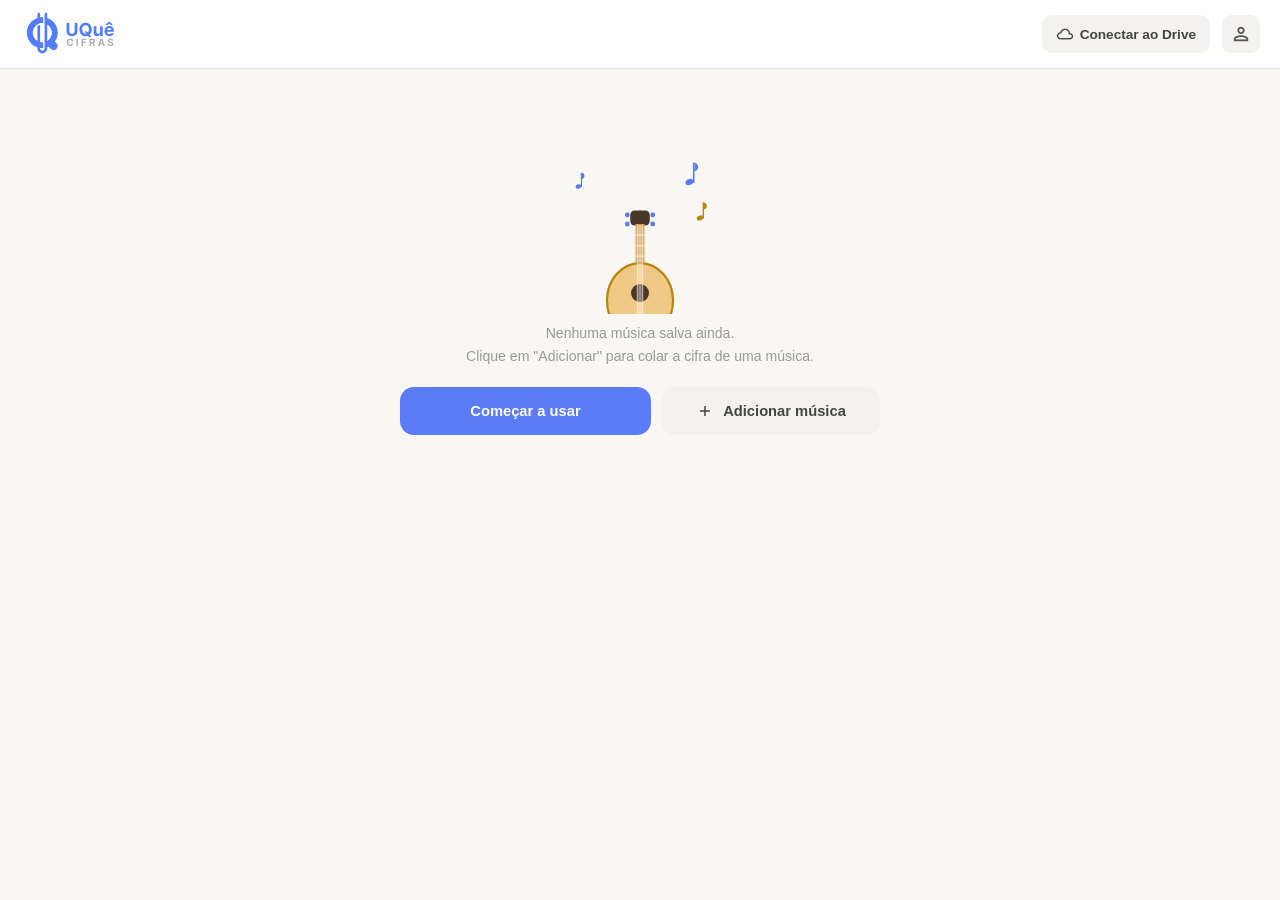
==== index.html @ ef57e0d8 "scripts: move chord finder into profile menu, add real Google Drive sync Frees up header space by tu" ====
<!DOCTYPE html>
<html lang="pt-BR">
<head>
<meta charset="UTF-8">
<meta name="viewport" content="width=device-width, initial-scale=1.0">
<title>Uque</title>
<link rel="icon" type="image/x-icon" href="favicon.ico">
<link rel="icon" type="image/png" sizes="32x32" href="favicon-32x32.png">
<link rel="icon" type="image/png" sizes="16x16" href="favicon-16x16.png">
<link rel="apple-touch-icon" sizes="180x180" href="apple-touch-icon.png">
<link rel="stylesheet" href="style.css?v=122">
<link rel="stylesheet" href="https://fonts.googleapis.com/css2?family=Material+Symbols+Outlined:opsz,wght,FILL,GRAD@20,400,0..1,0" />
<script src="https://accounts.google.com/gsi/client" async defer></script>
</head>
<body>

<!-- ═══ VIEW: Lista ═══════════════════════════════════════════════════════════ -->
<div id="view-lista">
  <header class="site-header">

    <!-- Desktop: logo completa com texto -->
    <svg class="brand-logo brand-logo-desktop" width="110" height="48" viewBox="0 0 55 24" fill="none" xmlns="http://www.w3.org/2000/svg">
      <path d="M12.9482 1.42798C13.3195 1.42798 13.62 1.72862 13.6201 2.09985V4.02075C16.6785 5.04718 18.8827 7.9349 18.8828 11.3391C18.8828 12.9979 18.3571 14.5329 17.4668 15.7913L18.2705 16.5793C19.0654 17.3596 19.077 18.6369 18.2969 19.4319C17.5167 20.2265 16.2402 20.2382 15.4453 19.4583L14.3408 18.3743C14.1065 18.4803 13.8662 18.5749 13.6201 18.6575V19.3108C13.6201 20.6681 12.5203 21.7688 11.1631 21.7688C9.80589 21.7688 8.70605 20.668 8.70605 19.3108V18.6575C5.64767 17.631 3.44336 14.7433 3.44336 11.3391C3.44343 7.93492 5.64767 5.0472 8.70605 4.02075V2.09985C8.70613 1.72862 9.00669 1.42798 9.37793 1.42798C9.74917 1.42798 10.0497 1.72862 10.0498 2.09985V3.69946C10.4133 3.64695 10.785 3.61939 11.1631 3.61938C11.3109 3.61938 11.4578 3.62388 11.6035 3.63208V6.5813C11.4585 6.56804 11.3116 6.56079 11.1631 6.56079C11.1121 6.56079 11.0613 6.56214 11.0107 6.56372L11.0117 6.55688C10.6335 6.47677 9.62183 6.70976 8.70605 7.25317V7.24048C7.31547 8.07593 6.38482 9.5987 6.38477 11.3391C6.38477 13.0795 7.3155 14.6022 8.70605 15.4377V7.98755C9.22844 7.66158 9.66083 7.51475 10.0498 7.44946V15.9856C10.4071 16.0709 10.7796 16.1174 11.1631 16.1174C11.3116 16.1174 11.4584 16.1092 11.6035 16.0959V19.0452C11.4577 19.0534 11.3109 19.0588 11.1631 19.0588C10.785 19.0588 10.4134 19.0303 10.0498 18.9778V19.3108C10.0498 19.9254 10.5485 20.4241 11.1631 20.4241C11.7777 20.4241 12.2764 19.9255 12.2764 19.3108V19.0598H12.2783V3.33032H12.2764V2.09985C12.2764 1.72864 12.577 1.42802 12.9482 1.42798ZM13.6201 15.4377C15.0107 14.6023 15.9414 13.0796 15.9414 11.3391C15.9413 9.59868 15.0107 8.07592 13.6201 7.24048V15.4377Z" fill="#517DFE"/>
      <path d="M27.3204 6.45455H28.7042V10.7053C28.7042 11.1825 28.5902 11.6001 28.3623 11.9581C28.1364 12.3161 27.82 12.5952 27.413 12.7955C27.0061 12.9936 26.532 13.0927 25.9908 13.0927C25.4475 13.0927 24.9723 12.9936 24.5654 12.7955C24.1584 12.5952 23.842 12.3161 23.6162 11.9581C23.3903 11.6001 23.2774 11.1825 23.2774 10.7053V6.45455H24.6613V10.587C24.6613 10.8363 24.7156 11.0579 24.8243 11.2518C24.9351 11.4457 25.0906 11.598 25.2909 11.7088C25.4912 11.8196 25.7245 11.875 25.9908 11.875C26.2593 11.875 26.4926 11.8196 26.6907 11.7088C26.891 11.598 27.0455 11.4457 27.1542 11.2518C27.265 11.0579 27.3204 10.8363 27.3204 10.587V6.45455ZM32.3133 10.7244H33.4895L34.0807 11.4851L34.6624 12.1626L35.7587 13.5369H34.4675L33.7132 12.6101L33.3265 12.0604L32.3133 10.7244ZM35.8577 9.72727C35.8577 10.4411 35.7224 11.0483 35.4518 11.549C35.1834 12.0497 34.8169 12.4322 34.3524 12.6964C33.89 12.9585 33.3702 13.0895 32.7927 13.0895C32.2111 13.0895 31.6891 12.9574 31.2267 12.6932C30.7643 12.429 30.3989 12.0465 30.1305 11.5458C29.862 11.0451 29.7278 10.4389 29.7278 9.72727C29.7278 9.01349 29.862 8.40625 30.1305 7.90554C30.3989 7.40483 30.7643 7.02344 31.2267 6.76136C31.6891 6.49716 32.2111 6.36506 32.7927 6.36506C33.3702 6.36506 33.89 6.49716 34.3524 6.76136C34.8169 7.02344 35.1834 7.40483 35.4518 7.90554C35.7224 8.40625 35.8577 9.01349 35.8577 9.72727ZM34.4547 9.72727C34.4547 9.26491 34.3854 8.875 34.2469 8.55753C34.1106 8.24006 33.9177 7.99929 33.6685 7.83523C33.4192 7.67116 33.1273 7.58913 32.7927 7.58913C32.4582 7.58913 32.1663 7.67116 31.917 7.83523C31.6677 7.99929 31.4739 8.24006 31.3354 8.55753C31.199 8.875 31.1308 9.26491 31.1308 9.72727C31.1308 10.1896 31.199 10.5795 31.3354 10.897C31.4739 11.2145 31.6677 11.4553 31.917 11.6193C32.1663 11.7834 32.4582 11.8654 32.7927 11.8654C33.1273 11.8654 33.4192 11.7834 33.6685 11.6193C33.9177 11.4553 34.1106 11.2145 34.2469 10.897C34.3854 10.5795 34.4547 10.1896 34.4547 9.72727ZM40.0054 10.9098V8.09091H41.3669V13H40.0597V12.1083H40.0086C39.8978 12.396 39.7135 12.6271 39.4557 12.8018C39.2 12.9766 38.8878 13.0639 38.5192 13.0639C38.1911 13.0639 37.9024 12.9893 37.6531 12.8402C37.4038 12.6911 37.2089 12.479 37.0682 12.2042C36.9297 11.9293 36.8594 11.6001 36.8573 11.2166V8.09091H38.2188V10.9737C38.2209 11.2635 38.2987 11.4925 38.4521 11.6609C38.6055 11.8292 38.8111 11.9134 39.0689 11.9134C39.233 11.9134 39.3864 11.8761 39.5292 11.8015C39.6719 11.7248 39.787 11.6119 39.8743 11.4627C39.9638 11.3136 40.0075 11.1293 40.0054 10.9098ZM44.6931 13.0959C44.1882 13.0959 43.7535 12.9936 43.3892 12.7891C43.0269 12.5824 42.7478 12.2905 42.5518 11.9134C42.3558 11.5341 42.2578 11.0856 42.2578 10.5678C42.2578 10.0629 42.3558 9.61967 42.5518 9.23828C42.7478 8.85689 43.0237 8.55966 43.3796 8.34659C43.7375 8.13352 44.1573 8.02699 44.6388 8.02699C44.9627 8.02699 45.2642 8.07919 45.5433 8.18359C45.8245 8.28587 46.0696 8.44034 46.2784 8.64702C46.4893 8.85369 46.6534 9.11364 46.7706 9.42685C46.8877 9.73793 46.9463 10.1023 46.9463 10.5199V10.8938H42.8011V10.0501H45.6647C45.6647 9.85405 45.6221 9.6804 45.5369 9.52912C45.4517 9.37784 45.3334 9.25959 45.1821 9.17436C45.033 9.087 44.8593 9.04332 44.6612 9.04332C44.4545 9.04332 44.2713 9.09126 44.1115 9.18714C43.9538 9.28089 43.8302 9.40767 43.7407 9.56747C43.6512 9.72514 43.6054 9.90092 43.6033 10.0948V10.897C43.6033 11.1399 43.648 11.3498 43.7375 11.5266C43.8291 11.7035 43.9581 11.8398 44.1242 11.9357C44.2904 12.0316 44.4875 12.0795 44.7155 12.0795C44.8668 12.0795 45.0053 12.0582 45.131 12.0156C45.2567 11.973 45.3643 11.9091 45.4538 11.8239C45.5433 11.7386 45.6115 11.6342 45.6583 11.5107L46.9176 11.5938C46.8536 11.8963 46.7226 12.1605 46.5245 12.3864C46.3284 12.6101 46.0749 12.7848 45.7638 12.9105C45.4549 13.0341 45.098 13.0959 44.6931 13.0959ZM45.2492 7.50284L44.6068 6.72301L43.9644 7.50284H42.8043V7.4581L44.0987 6.05185H45.1118L46.4094 7.4581V7.50284H45.2492Z" fill="#517DFE"/>
      <path d="M26.6241 15.6367H25.8464C25.8322 15.5361 25.8032 15.4467 25.7594 15.3686C25.7156 15.2893 25.6594 15.2218 25.5907 15.1662C25.5221 15.1106 25.4428 15.0679 25.3528 15.0384C25.264 15.0088 25.1676 14.994 25.0634 14.994C24.8752 14.994 24.7112 15.0407 24.5716 15.1342C24.4319 15.2266 24.3236 15.3615 24.2466 15.5391C24.1697 15.7154 24.1312 15.9297 24.1312 16.1818C24.1312 16.4411 24.1697 16.6589 24.2466 16.8352C24.3248 17.0116 24.4337 17.1448 24.5733 17.2347C24.713 17.3247 24.8746 17.3697 25.0581 17.3697C25.161 17.3697 25.2563 17.3561 25.3439 17.3288C25.4327 17.3016 25.5114 17.262 25.5801 17.2099C25.6487 17.1566 25.7056 17.0921 25.7505 17.0163C25.7967 16.9406 25.8287 16.8542 25.8464 16.7571L26.6241 16.7607C26.604 16.9276 26.5537 17.0885 26.4732 17.2436C26.3939 17.3975 26.2868 17.5354 26.1518 17.6573C26.0181 17.7781 25.8583 17.8739 25.6724 17.945C25.4877 18.0148 25.2788 18.0497 25.0456 18.0497C24.7213 18.0497 24.4313 17.9763 24.1756 17.8295C23.9211 17.6828 23.7199 17.4703 23.5719 17.1921C23.4251 16.9139 23.3517 16.5772 23.3517 16.1818C23.3517 15.7853 23.4263 15.4479 23.5755 15.1697C23.7246 14.8916 23.927 14.6797 24.1827 14.5341C24.4384 14.3873 24.726 14.3139 25.0456 14.3139C25.2563 14.3139 25.4516 14.3435 25.6316 14.4027C25.8127 14.4619 25.9731 14.5483 26.1127 14.6619C26.2524 14.7744 26.3661 14.9123 26.4537 15.0756C26.5424 15.239 26.5993 15.426 26.6241 15.6367ZM29.0442 14.3636V18H28.2754V14.3636H29.0442ZM30.7768 18V14.3636H33.1845V14.9975H31.5456V15.864H33.0247V16.4979H31.5456V18H30.7768ZM34.8016 18V14.3636H36.2363C36.5109 14.3636 36.7453 14.4128 36.9394 14.511C37.1347 14.6081 37.2833 14.746 37.385 14.9247C37.488 15.1023 37.5395 15.3112 37.5395 15.5515C37.5395 15.793 37.4874 16.0007 37.3833 16.1747C37.2791 16.3475 37.1282 16.4801 36.9305 16.5724C36.734 16.6648 36.4961 16.7109 36.2167 16.7109H35.2561V16.093H36.0924C36.2392 16.093 36.3611 16.0729 36.4582 16.0327C36.5553 15.9924 36.6275 15.9321 36.6748 15.8516C36.7234 15.7711 36.7476 15.671 36.7476 15.5515C36.7476 15.4308 36.7234 15.329 36.6748 15.2461C36.6275 15.1632 36.5547 15.1005 36.4564 15.0579C36.3594 15.0141 36.2368 14.9922 36.0889 14.9922H35.5704V18H34.8016ZM36.7654 16.3452L37.6691 18H36.8204L35.9362 16.3452H36.7654ZM39.8096 18H38.9858L40.2411 14.3636H41.2319L42.4854 18H41.6615L40.7507 15.1946H40.7223L39.8096 18ZM39.7581 16.5707H41.7042V17.1708H39.7581V16.5707ZM45.9127 15.4094C45.8985 15.2662 45.8376 15.1549 45.7298 15.0756C45.6221 14.9963 45.4759 14.9567 45.2913 14.9567C45.1658 14.9567 45.0599 14.9744 44.9735 15.0099C44.887 15.0443 44.8208 15.0922 44.7746 15.1538C44.7296 15.2153 44.7071 15.2852 44.7071 15.3633C44.7048 15.4284 44.7184 15.4852 44.748 15.5337C44.7787 15.5823 44.8208 15.6243 44.874 15.6598C44.9273 15.6941 44.9888 15.7243 45.0587 15.7504C45.1285 15.7752 45.2031 15.7965 45.2824 15.8143L45.6091 15.8924C45.7677 15.9279 45.9133 15.9753 46.0459 16.0344C46.1785 16.0936 46.2933 16.1664 46.3904 16.2528C46.4874 16.3393 46.5626 16.4411 46.6159 16.5582C46.6703 16.6754 46.6981 16.8098 46.6993 16.9613C46.6981 17.1838 46.6413 17.3768 46.5289 17.5401C46.4176 17.7023 46.2566 17.8284 46.0459 17.9183C45.8364 18.0071 45.5837 18.0515 45.2877 18.0515C44.9942 18.0515 44.7385 18.0065 44.5207 17.9165C44.3041 17.8266 44.1348 17.6934 44.0129 17.517C43.8921 17.3395 43.8288 17.1199 43.8229 16.8583H44.5669C44.5751 16.9802 44.6101 17.082 44.6716 17.1637C44.7343 17.2442 44.8178 17.3052 44.922 17.3466C45.0273 17.3868 45.1463 17.407 45.2789 17.407C45.4091 17.407 45.5221 17.388 45.618 17.3501C45.7151 17.3123 45.7902 17.2596 45.8435 17.1921C45.8968 17.1246 45.9234 17.0471 45.9234 16.9595C45.9234 16.8778 45.8991 16.8092 45.8506 16.7536C45.8032 16.6979 45.7334 16.6506 45.6411 16.6115C45.5499 16.5724 45.4381 16.5369 45.3055 16.505L44.9095 16.4055C44.603 16.331 44.3609 16.2144 44.1833 16.0558C44.0058 15.8971 43.9176 15.6835 43.9188 15.4148C43.9176 15.1946 43.9762 15.0022 44.0945 14.8377C44.2141 14.6732 44.378 14.5447 44.5864 14.4524C44.7947 14.3601 45.0315 14.3139 45.2966 14.3139C45.5665 14.3139 45.8021 14.3601 46.0033 14.4524C46.2057 14.5447 46.3631 14.6732 46.4756 14.8377C46.588 15.0022 46.646 15.1928 46.6496 15.4094H45.9127Z" fill="#ACACBC"/>
    </svg>

    <!-- Mobile: só o ícone -->
    <svg class="brand-logo brand-logo-mobile" width="28" height="28" viewBox="0 0 96 96" fill="none" xmlns="http://www.w3.org/2000/svg">
      <path d="M54.6387 10.1797C56.0194 10.1797 57.1387 11.3 57.1387 12.6807V19.8164C68.5125 23.6333 76.707 34.3787 76.707 47.0381C76.7069 53.2064 74.7601 58.9193 71.4492 63.5986L74.4307 66.5244C77.3864 69.4257 77.4313 74.1747 74.5303 77.1309C71.6291 80.0865 66.881 80.1309 63.9248 77.2305L59.8232 73.2041C58.9509 73.5989 58.0549 73.9503 57.1387 74.2578V76.6816C57.1384 81.7286 53.047 85.8203 48 85.8203C42.953 85.8203 38.8616 81.7286 38.8613 76.6816V74.2578C27.4878 70.4409 19.2932 59.6971 19.293 47.0381C19.293 34.3787 27.4875 23.6333 38.8613 19.8164V12.6807C38.8613 11.3 39.9806 10.1797 41.3613 10.1797C42.742 10.1797 43.8613 11.3 43.8613 12.6807V18.6279C45.2128 18.4328 46.5945 18.3311 48 18.3311C48.5533 18.3311 49.1029 18.347 49.6484 18.3779V29.3447C49.1056 29.2948 48.5558 29.2686 48 29.2686C47.8118 29.2686 47.6243 29.2715 47.4375 29.2773L47.4404 29.252C46.0331 28.9539 42.2682 29.8227 38.8613 31.8457V31.7959C33.6906 34.9029 30.2305 40.5664 30.2305 47.0381C30.2306 53.5094 33.6909 59.1714 38.8613 62.2783V34.5723C40.8045 33.359 42.4145 32.8146 43.8613 32.5713V64.3213C45.1894 64.6381 46.5749 64.8076 48 64.8076C48.5559 64.8076 49.1056 64.7794 49.6484 64.7295V75.6963C49.1029 75.7272 48.5533 75.7451 48 75.7451C46.5945 75.7451 45.2128 75.6415 43.8613 75.4463V76.6816C43.8616 78.9671 45.7144 80.8203 48 80.8203C50.2856 80.8203 52.1384 78.9671 52.1387 76.6816V75.7451H52.1582V17.2539H52.1387V12.6807C52.1387 11.3 53.258 10.1797 54.6387 10.1797ZM57.1387 62.2783C62.3091 59.1714 65.7694 53.5094 65.7695 47.0381C65.7695 40.5664 62.3094 34.9029 57.1387 31.7959V62.2783Z" fill="#517DFE"/>
    </svg>

    <div id="drive-sync-area" class="drive-sync-area"></div>

    <div class="menu-wrap">
      <button class="icon-btn" onclick="toggleMusicasMenu(event)" title="Mais opções">
        <span class="material-symbols-outlined">person</span>
      </button>
      <div id="musicas-menu" class="dropdown-menu hidden">
        <button onclick="abrirBuscarAcordeModal()"><span class="material-symbols-outlined">library_music</span> Buscar acorde</button>
        <button id="btn-modo-novato" onclick="abrirAprendizModal()"><span class="material-symbols-outlined">school</span> Modo Aprendiz</button>
        <hr style="border:none;border-top:1px solid #eee;margin:4px 0">
        <button onclick="exportarBackup()"><span class="material-symbols-outlined">download</span> Exportar backup (.json)</button>
        <button onclick="abrirSeletorImportacao()"><span class="material-symbols-outlined">upload</span> Importar backup (.json)</button>
        <button id="btn-desconectar-drive" class="hidden" onclick="abrirDesconectarDriveModal()"><span class="material-symbols-outlined">link_off</span> Desconectar do Google Drive</button>
        <hr style="border:none;border-top:1px solid #eee;margin:4px 0">
        <button class="dropdown-menu-btn-danger" onclick="abrirExcluirTudoModal()"><span class="material-symbols-outlined">delete_forever</span> Excluir tudo</button>
      </div>
    </div>
  </header>

  <div id="tab-musicas" class="tab-panel">
    <input type="file" id="backup-file-input" accept="application/json" style="display:none" onchange="importarBackupArquivo(this)">
    <div id="musicas-lista"></div>
    <div class="musicas-add-wrap-mobile">
      <button class="musicas-add-bottom" onclick="toggleAdicionarMenu(event, 'adicionar-menu-mobile')">
        <span class="material-symbols-outlined">add</span> Adicionar música
      </button>
      <div id="adicionar-menu-mobile" class="dropdown-menu musicas-add-menu musicas-add-menu-mobile hidden">
        <button onclick="abrirAdicionarMusicaModal()"><span class="material-symbols-outlined">content_paste</span> Colar cifra</button>
        <button onclick="abrirSeletorImportacao()"><span class="material-symbols-outlined">upload</span> Importar arquivo de músicas</button>
        <button onclick="abrirImportarSpotify()"><span class="material-symbols-outlined">library_music</span> Importar playlist</button>
        <button onclick="abrirPesquisarMusica()"><span class="material-symbols-outlined">search</span> Pesquisar uma música</button>
      </div>
    </div>
  </div>

</div><!-- /#view-lista -->

<!-- ═══ VIEW: Música ══════════════════════════════════════════════════════════ -->
<div id="view-musica" class="hidden">
  <header id="musica-page-header" class="musica-page-header"></header>
  <div id="musica-page-body" class="musica-page-body"></div>
</div>

<!-- ═══ MODAIS ════════════════════════════════════════════════════════════════ -->

<div id="buscar-acorde-modal" class="modal-overlay hidden" onclick="if(event.target===this) fecharBuscarAcordeModal()">
  <div class="modal-content">
    <div class="modal-header">
      <h2><span class="material-symbols-outlined">library_music</span> Buscar acorde</h2>
      <button class="modal-close" onclick="fecharBuscarAcordeModal()"><span class="material-symbols-outlined">close</span></button>
    </div>
    <div class="fav-modal-body">
      <div class="input-row">
        <input type="text" id="query" placeholder="Ex: Am7  ou  G, C, D  ou  A,C,E?" />
        <button class="icon-btn input-row-btn" onclick="run()" title="Buscar">
          <span class="material-symbols-outlined">search</span>
        </button>
        <button class="icon-btn input-row-btn" onclick="toggleFavoritosPanel()" title="Meus Acordes">
          <span class="material-symbols-outlined">kid_star</span>
        </button>
      </div>
      <div class="examples">
        Exemplos:
        <span onclick="setAndRun('Am7')">Am7</span>
        <span onclick="setAndRun('Cmaj7')">Cmaj7</span>
        <span onclick="setAndRun('G7')">G7</span>
        <span onclick="setAndRun('F')">F</span>
        <span onclick="setAndRun('Bm')">Bm</span>
        <span onclick="setAndRun('G, C, D')">G, C, D</span>
        <span onclick="setAndRun('A, C, E?')">A, C, E?</span>
      </div>
      <div id="results"></div>
    </div>
  </div>
</div>

<div id="drive-encontrado-modal" class="modal-overlay modal-overlay-center hidden" onclick="if(event.target===this) fecharDriveEncontradoModal()">
  <div class="modal-content modal-content-small">
    <div class="modal-header">
      <h2><span class="material-symbols-outlined">cloud_download</span> Backup encontrado no Drive</h2>
      <button class="modal-close" onclick="fecharDriveEncontradoModal()"><span class="material-symbols-outlined">close</span></button>
    </div>
    <div class="fav-modal-body">
      <p class="excluir-tudo-texto">Encontramos um backup salvo no seu Google Drive. Quer trazer essas músicas para este aparelho agora?</p>
      <div class="excluir-tudo-acoes">
        <button class="nav-btn nav-btn-primary" onclick="fecharDriveEncontradoModal(); atualizarDoDrive();">Atualizar agora</button>
        <button class="nav-btn" onclick="fecharDriveEncontradoModal()">Agora não</button>
      </div>
    </div>
  </div>
</div>

<div id="drive-desconectar-modal" class="modal-overlay modal-overlay-center hidden" onclick="if(event.target===this) fecharDesconectarDriveModal()">
  <div class="modal-content modal-content-small">
    <div class="modal-header">
      <h2><span class="material-symbols-outlined">link_off</span> Desconectar do Google Drive</h2>
      <button class="modal-close" onclick="fecharDesconectarDriveModal()"><span class="material-symbols-outlined">close</span></button>
    </div>
    <div class="fav-modal-body">
      <p class="excluir-tudo-texto">Sua biblioteca continua salva neste aparelho normalmente. Você só deixa de sincronizar automaticamente com o Drive — para reconectar depois, é só entrar com sua conta de novo.</p>
      <div class="excluir-tudo-acoes">
        <button class="nav-btn nav-btn-danger" onclick="confirmarDesconectarDrive()">Desconectar</button>
        <button class="nav-btn" onclick="fecharDesconectarDriveModal()">Cancelar</button>
      </div>
    </div>
  </div>
</div>

<div id="favoritos-modal" class="modal-overlay hidden" onclick="if(event.target===this) fecharFavoritosModal()">
  <div class="modal-content">
    <div class="modal-header">
      <h2><span class="material-symbols-outlined" style="font-variation-settings:'FILL' 1;">kid_star</span> Meus Acordes</h2>
      <button class="modal-close" onclick="fecharFavoritosModal()"><span class="material-symbols-outlined">close</span></button>
    </div>
    <div id="favoritos" class="fav-modal-body"></div>
  </div>
</div>

<div id="musica-add-modal" class="modal-overlay hidden" onclick="if(event.target===this) fecharAdicionarMusicaModal()">
  <div class="modal-content">
    <div class="modal-header">
      <h2><span class="material-symbols-outlined">add</span> Adicionar música</h2>
      <button class="modal-close" onclick="fecharAdicionarMusicaModal()"><span class="material-symbols-outlined">close</span></button>
    </div>
    <div class="fav-modal-body">
      <p class="musica-add-hint">Cole abaixo o texto com nome da música, artista, tom e cifra (no formato do CifraClub, por exemplo). Pode colar várias músicas de uma vez, uma após a outra.</p>
      <textarea id="musica-add-texto" class="musica-add-textarea" placeholder="Cole aqui o texto da música (ou várias)..."></textarea>
      <button onclick="salvarNovaMusica()">Salvar música(s)</button>
    </div>
  </div>
</div>

<div id="acorde-modal" class="modal-overlay modal-overlay-top modal-overlay-center hidden" onclick="if(event.target===this) fecharAcordeModal()">
  <div class="modal-content modal-content-small">
    <div class="modal-header">
      <h2 id="acorde-modal-titulo"></h2>
      <button class="modal-close" onclick="fecharAcordeModal()"><span class="material-symbols-outlined">close</span></button>
    </div>
    <div id="acorde-modal-body" class="fav-modal-body"></div>
  </div>
</div>

<div id="aprendiz-modal" class="modal-overlay modal-overlay-center hidden" onclick="if(event.target===this) fecharAprendizModal()">
  <div class="modal-content modal-content-small">
    <div class="modal-header">
      <h2><span class="material-symbols-outlined">school</span> Modo Aprendiz</h2>
      <button class="modal-close" onclick="fecharAprendizModal()"><span class="material-symbols-outlined">close</span></button>
    </div>
    <div id="aprendiz-modal-body" class="fav-modal-body"></div>
  </div>
</div>

<div id="genero-modal" class="modal-overlay modal-overlay-center hidden" onclick="if(event.target===this) fecharModalGenero()">
  <div class="modal-content genero-modal-content">
    <div class="modal-header">
      <h2><span class="material-symbols-outlined">label</span> Editar gênero</h2>
      <button class="modal-close" onclick="fecharModalGenero()"><span class="material-symbols-outlined">close</span></button>
    </div>
    <div id="genero-modal-body" class="genero-modal-body"></div>
  </div>
</div>

<div id="excluir-tudo-modal" class="modal-overlay modal-overlay-center hidden" onclick="if(event.target===this) fecharExcluirTudoModal()">
  <div class="modal-content modal-content-small">
    <div class="modal-header">
      <h2><span class="material-symbols-outlined">delete_forever</span> Excluir tudo</h2>
      <button class="modal-close" onclick="fecharExcluirTudoModal()"><span class="material-symbols-outlined">close</span></button>
    </div>
    <div class="fav-modal-body">
      <p id="excluir-tudo-modal-texto" class="excluir-tudo-texto"></p>
      <div class="excluir-tudo-acoes">
        <button class="nav-btn nav-btn-primary" onclick="excluirTudoComBackup()">Excluir e baixar backup</button>
        <button class="nav-btn nav-btn-danger" onclick="excluirTudoSemBackup()">Excluir tudo</button>
        <button class="nav-btn" onclick="fecharExcluirTudoModal()">Cancelar</button>
      </div>
    </div>
  </div>
</div>

<div id="onboarding-modal" class="modal-overlay modal-overlay-center onboarding-overlay hidden">
  <div class="modal-content modal-content-small onboarding-content">
    <div class="onboarding-topo">
      <button class="icon-btn onboarding-voltar" id="onboarding-btn-voltar" onclick="onboardingVoltar()" title="Voltar">
        <span class="material-symbols-outlined">arrow_back</span>
      </button>
      <div class="onboarding-dots" id="onboarding-dots"></div>
      <button class="icon-btn onboarding-fechar" onclick="fecharOnboarding()" title="Fechar">
        <span class="material-symbols-outlined">close</span>
      </button>
    </div>
    <div class="onboarding-passos" id="onboarding-passos"></div>
  </div>
</div>

<!-- ═══ SHEETS MOBILE ═══════════════════════════════════════════════════════ -->

<!-- Sheet: Ordenação -->
<div id="ordenacao-sheet-overlay" class="sheet-overlay hidden" onclick="fecharOrdenacaoSheet()">
  <div class="sheet" onclick="event.stopPropagation()">
    <div class="sheet-header">
      <span class="sheet-title">Ordenar por</span>
      <button class="sheet-close-btn" onclick="fecharOrdenacaoSheet()"><span class="material-symbols-outlined">close</span></button>
    </div>
    <div class="sheet-body" id="ordenacao-sheet-body"></div>
  </div>
</div>

<!-- Sheet: Artistas -->
<div id="artista-sheet-overlay" class="sheet-overlay hidden" onclick="fecharArtistaSheet()">
  <div class="sheet" onclick="event.stopPropagation()">
    <div class="sheet-header">
      <span class="sheet-title">Artistas</span>
      <div class="sheet-header-actions">
        <button class="sheet-clear-all-btn" onclick="selecionarArtistaSheet('todos')">
          <span class="material-symbols-outlined">clear_all</span>
          <span class="sheet-action-label">Limpar</span>
        </button>
        <button class="sheet-close-btn" onclick="fecharArtistaSheet()"><span class="material-symbols-outlined">close</span></button>
      </div>
    </div>
    <div class="sheet-body" id="artista-sheet-body"></div>
  </div>
</div>

<div id="genero-sheet-overlay" class="sheet-overlay hidden" onclick="fecharGeneroSheet()">
  <div class="sheet" onclick="event.stopPropagation()">
    <div class="sheet-header">
      <span class="sheet-title">Gênero</span>
      <button class="sheet-close-btn" onclick="fecharGeneroSheet()"><span class="material-symbols-outlined">close</span></button>
    </div>
    <div class="sheet-body" id="genero-sheet-body"></div>
  </div>
</div>

<!-- Sheet: Filtrar por Avaliação -->
<div id="avaliacao-filtro-sheet-overlay" class="sheet-overlay hidden" onclick="fecharAvaliacaoFiltroSheet()">
  <div class="sheet" onclick="event.stopPropagation()">
    <div class="sheet-header">
      <span class="sheet-title">Filtrar por: Avaliação</span>
      <div class="sheet-header-actions">
        <button class="sheet-clear-all-btn" onclick="limparAvaliacaoFiltroTudo()">
          <span class="material-symbols-outlined">clear_all</span>
          <span class="sheet-action-label">Limpar tudo</span>
        </button>
        <button class="sheet-action-btn" onclick="aplicarAvaliacaoFiltro()">
          <span class="material-symbols-outlined">check</span>
          <span class="sheet-action-label">Aplicar</span>
        </button>
        <button class="sheet-close-btn" onclick="fecharAvaliacaoFiltroSheet()"><span class="material-symbols-outlined">close</span></button>
      </div>
    </div>
    <div class="sheet-body" id="avaliacao-filtro-sheet-body"></div>
  </div>
</div>

<div id="nota-sheet-overlay" class="sheet-overlay hidden" onclick="fecharNotaSheet()">
  <div class="sheet nota-sheet" onclick="event.stopPropagation()">
    <div class="sheet-header">
      <span class="sheet-title" id="nota-sheet-title">Acorde</span>
      <button class="icon-btn nota-sheet-pin-btn" id="nota-sheet-pin-btn" onclick="toggleNotaSheetPin()" title="Fixar na lista">
        <span class="material-symbols-outlined">push_pin</span>
      </button>
      <button class="sheet-close-btn" onclick="fecharNotaSheet()"><span class="material-symbols-outlined">close</span></button>
    </div>
    <div class="nota-sheet-section-label">Substituir por</div>
    <div class="nota-sheet-trocar-row">
      <input id="nota-sheet-input" class="nota-sheet-input" type="text" autocomplete="off" autocorrect="off" spellcheck="false" placeholder="Ex: Am7" oninput="notaSheetInputChange()">
      <button class="nota-sheet-confirmar" id="nota-sheet-confirmar" onclick="confirmarTrocaAcorde()" disabled>Substituir</button>
    </div>
    <label class="nota-sheet-todos-row">
      <input type="checkbox" id="nota-sheet-todos-cb" checked>
      <span id="nota-sheet-todos-label">Substituir todos da música</span>
    </label>
    <div class="nota-sheet-divider">
      <span>Opções de diagrama</span>
    </div>
    <div class="nota-sheet-voicings" id="nota-sheet-voicings"></div>
  </div>
</div>

<div id="correcao-sheet-overlay" class="sheet-overlay hidden" onclick="fecharCorrecaoPainel()">
  <div class="sheet correcao-sheet" onclick="event.stopPropagation()">
    <div class="sheet-header">
      <span class="sheet-title">Corrigir acorde</span>
      <button class="sheet-close-btn" onclick="fecharCorrecaoPainel()"><span class="material-symbols-outlined">close</span></button>
    </div>
    <div class="nota-sheet-section-label">Substituir por</div>
    <div class="correcao-sheet-input-row">
      <input id="correcao-sheet-input" class="nota-sheet-input" type="text" autocomplete="off" autocorrect="off" spellcheck="false" placeholder="Ex: Am7, C#m, G7…" oninput="_validarCorrecaoSheetInput(this)">
    </div>
    <label class="nota-sheet-todos-row" id="correcao-sheet-todos-row">
      <input type="checkbox" id="correcao-sheet-todos-cb" checked>
      <span id="correcao-sheet-todos-label">Buscar e aplicar em todos da música</span>
    </label>
    <button class="correcao-sheet-confirmar-full" id="correcao-sheet-confirmar" onclick="substituirCorrecaoToken()">Substituir</button>
    <button class="correcao-sheet-nao-acorde-btn" id="correcao-sheet-nao-acorde-btn" onclick="naoEAcordeToken()">
      <span class="material-symbols-outlined">label_off</span> Não é um acorde
    </button>
  </div>
</div>

<script src="js/notas.js?v=37"></script>
<script src="js/candidatos.js?v=37"></script>
<script src="js/acordes.js?v=37"></script>
<script src="js/diagrama.js?v=53"></script>
<script src="js/favoritos.js?v=37"></script>
<script src="js/musicas.js?v=68"></script>
<script src="js/drive.js?v=4"></script>
<script src="js/ui.js?v=37"></script>
<script src="js/musicas-ui.js?v=127"></script>
<script src="js/app.js?v=51"></script>
</body>
</html>
---- style.css ----
:root { color-scheme: light; }
* { box-sizing: border-box; margin: 0; padding: 0; }
body {
  font-family: -apple-system, BlinkMacSystemFont, "Segoe UI", sans-serif;
  background: #f8f7f4;
  color: #1a1a1a;
  min-height: 100vh;
  /* sem padding — cada view gerencia o próprio espaçamento */
}

.material-symbols-outlined {
  font-variation-settings: 'FILL' 0, 'wght' 400, 'GRAD' 0, 'opsz' 20;
  font-size: 20px;
  vertical-align: middle;
  user-select: none;
}

/* ── VIEW: Lista ─────────────────────────────────────────────────────────── */
#view-lista {
  padding: 0 16px 16px;
}
#view-lista.hidden { display: none; }

/* ── VIEW: Música (page-level — não é overlay) ───────────────────────────── */
#view-musica {
  display: flex;
  flex-direction: column;
  height: 100vh;
  overflow: hidden;
  background: #f8f7f4;
}
#view-musica.hidden { display: none; }

/* ── Header da view de música ─────────────────────────────────────────────── */
.musica-page-header {
  flex: 0 0 auto;
  position: relative;
  display: flex;
  align-items: center;
  justify-content: space-between;
  gap: 8px;
  padding: 12px 16px;
  background: #fff;
  border-bottom: 1px solid #eee;
}
.musica-view-nav {
  position: absolute;
  left: 50%;
  top: 50%;
  transform: translate(-50%, -50%);
  display: flex;
  align-items: center;
  justify-content: center;
  gap: 8px;
  min-width: 0;
  max-width: calc(100% - 260px);
}
@media (max-width: 860px) {
  .musica-view-nav { max-width: calc(100% - 120px); }
}
.musica-view-titulo-wrap {
  min-width: 0;
  text-align: center;
  overflow: hidden;
}
.musica-titulo {
  font-size: 1.1rem;
  font-weight: 800;
  color: #111;
  line-height: 1.2;
  white-space: nowrap;
  overflow: hidden;
  text-overflow: ellipsis;
}
.musica-artista {
  font-size: 0.82rem;
  color: #888;
  margin-top: 2px;
  white-space: nowrap;
  overflow: hidden;
  text-overflow: ellipsis;
}
.musica-page-header-actions {
  display: flex;
  align-items: center;
  gap: 8px;
}
/* Botões que só aparecem no desktop */
.musica-desktop-btn { display: none; }
@media (min-width: 861px) {
  .musica-desktop-btn { display: inline-flex; }
}
/* Chevrons de navegação: só no desktop */
.musica-nav-chevron { display: none; }
@media (min-width: 861px) {
  .musica-nav-chevron { display: flex; }
  .musica-mobile-menu-wrap { display: none !important; }
}
/* Chevrons sem fundo, cor azul */
.musica-nav-chevron.icon-btn {
  background: none !important;
  color: #5b7cf6 !important;
  width: auto;
  padding: 0 6px;
}
.musica-nav-chevron.icon-btn:hover { background: none !important; }
/* Mobile: menu ⋮ */
.musica-mobile-menu-wrap { display: block; }
.musica-mobile-menu-btn { display: flex; }

/* ── Body da view de música ───────────────────────────────────────────────── */
.musica-page-body {
  flex: 1 1 0;
  min-height: 0;
  display: flex;
  flex-direction: column;
  overflow: hidden;
}

/* ── Toolbar (tom + controles) ───────────────────────────────────────────── */
.musica-toolbar {
  flex: 0 0 auto;
  display: flex;
  align-items: center;
  justify-content: space-between;
  gap: 12px;
  padding: 10px 16px 8px;
}
.musica-toolbar-left {
  display: flex;
  align-items: center;
  gap: 8px;
  flex-shrink: 0;
}
.musica-toolbar-right {
  display: flex;
  align-items: center;
  gap: 8px;
  flex-shrink: 0;
}
.fonte-wrap { position: relative; }
.musica-fonte-badge {
  display: flex;
  align-items: center;
  gap: 6px;
  background: #f3f2ee;
  color: #444;
  border: none;
  border-radius: 10px;
  height: 38px;
  padding: 0 14px;
  font-size: 0.85rem;
  font-weight: 600;
  font-family: inherit;
  cursor: pointer;
  white-space: nowrap;
}
.musica-fonte-badge:hover { background: #e8e6e0; }
.musica-fonte-badge.avaliar-completa { background: #5b7cf6; color: #fff; }
.musica-fonte-badge.avaliar-completa:hover { background: #4a6be8; }
.fonte-size-input {
  width: 44px;
  text-align: center;
  font-size: 15px;
  font-weight: 600;
  border: 1.5px solid #e5e5e5;
  border-radius: 6px;
  padding: 3px 4px;
  -moz-appearance: textfield;
}
.fonte-size-input::-webkit-inner-spin-button,
.fonte-size-input::-webkit-outer-spin-button { -webkit-appearance: none; }
/* Botão "Acordes" (toggle do painel mobile): escondido no desktop */
.musica-acordes-toggle { display: inline-flex; }
@media (min-width: 861px) {
  .musica-acordes-toggle { display: none; }
}
/* Toolbar compacta no mobile: esconde rótulos de texto */
@media (max-width: 600px) {
  .toolbar-btn-label { display: none; }
  .tom-badge-prefix { display: none; }
  .tom-badge-offset { display: none; }
  .autoscroll-start-label { display: none; }
  /* Contagem regressiva da autorrolagem: fica visível mesmo com a toolbar compacta */
  .autoscroll-start-btn.contagem .autoscroll-start-label { display: inline; }
}

/* ── Área de conteúdo: cifra + coluna de acordes ────────────────────────── */
.musica-conteudo {
  flex: 1 1 0;
  min-height: 0;
  display: flex;
  gap: 24px;
  overflow: hidden;
  padding: 0 16px;
}

/* ── Cifra (pre) ─────────────────────────────────────────────────────────── */
.musica-cifra {
  flex: 1 1 0;
  min-height: 0;
  overflow-y: auto;
  overflow-x: hidden;
  font-size: 0.82rem;
  /* estilo de caixa no desktop */
  background: #fafaf8;
  border: 1px solid #eee;
  border-radius: 12px;
  padding: 18px;
}
.musica-cifra-texto {
  white-space: pre-wrap;
  word-break: break-word;
  font-family: ui-monospace, "SF Mono", Menlo, monospace;
  font-size: inherit;
  line-height: 1.7;
  color: #333;
  margin: 0;
}

/* ── Gênero inline (ao fim da cifra) ─────────────────────────────────────── */
.musica-genero-inline {
  margin-top: 28px;
  max-width: 440px;
  display: flex;
  align-items: center;
  gap: 12px;
}
.genero-inline-btn {
  display: flex;
  align-items: center;
  gap: 6px;
  background: #f7f8ff;
  border: 1.5px solid #e8eafe;
  border-radius: 20px;
  padding: 6px 14px;
  font-size: 0.85rem;
  font-weight: 600;
  font-family: inherit;
  color: #3a3a5c;
  cursor: pointer;
  transition: background 0.1s, border-color 0.1s;
}
.genero-inline-btn:hover { background: #eceeff; border-color: #d6dafe; }
.genero-inline-btn .material-symbols-outlined { font-size: 16px; }
.genero-inline-chevron { opacity: 0.5; font-size: 14px !important; }

/* ── Avaliação inline (ao fim da cifra) ──────────────────────────────────── */
.musica-avaliacao-inline {
  margin-top: 28px;
  max-width: 440px;
  padding: 20px;
  background: #fff;
  border: 1px solid #eee;
  border-radius: 14px;
  font-size: 1rem;
}
.avaliacao-inline-titulo { font-size: 1.05rem; font-weight: 700; color: #111; }
.avaliacao-inline-subtitulo { font-size: 0.82rem; color: #888; margin-top: 2px; margin-bottom: 18px; }
.avaliacao-inline-categorias { display: flex; flex-direction: column; }

/* ── Coluna de acordes (desktop) ─────────────────────────────────────────── */
.musica-acordes {
  position: relative;
  flex: 0 1 420px;   /* pode encolher — resolve o overflow em telas médias */
  min-width: 200px;
  height: 100%;
  overflow-y: auto;
  padding-bottom: 4px;
  padding-left: 16px;
}
.resize-handle {
  position: absolute;
  left: 0; top: 0; bottom: 0;
  width: 16px;
  cursor: ew-resize;
  display: flex;
  align-items: center;
  justify-content: center;
  touch-action: none;
}
.resize-handle::after {
  content: '';
  width: 4px;
  height: 40px;
  border-radius: 2px;
  background: #ddd;
  transition: background 0.15s;
}
.resize-handle:hover::after { background: #5b7cf6; }
.musica-acordes-titulo {
  font-size: 0.72rem;
  font-weight: 700;
  color: #888;
  text-transform: uppercase;
  letter-spacing: 0.04em;
  margin-bottom: 10px;
}
.musica-acordes-grid {
  display: grid;
  grid-template-columns: repeat(auto-fill, minmax(140px, 1fr));
  gap: 8px;
}

/* ── Barra de autorrolagem: fica em fluxo normal, empurrando a cifra pra baixo
   (não sobrepõe o texto), igual em mobile, desktop e tela cheia ──────────── */
.autoscroll-bar-top {
  display: flex;
  flex: 0 0 auto;
  align-items: center;
  gap: 6px;
  background: #f3f2ee;
  padding: 6px 16px;
  border-bottom: 1px solid #e5e5e5;
}
.autoscroll-bar-top .autoscroll-speed { flex: 1; max-width: 160px; accent-color: #5b7cf6; }

.autoscroll-wrap { position: relative; }
.autoscroll-speed-icon { font-size: 18px !important; color: #888; }
.autoscroll-start-btn { white-space: nowrap; }
.autoscroll-start-btn.contagem {
  background: #fff8ec;
  color: #8a5a00;
  animation: autoscrollContagemPulse 1s ease-in-out infinite;
}
.autoscroll-start-btn.contagem:hover { background: #fbeed4; }
@keyframes autoscrollContagemPulse {
  0%, 100% { opacity: 1; }
  50% { opacity: 0.72; }
}
@media (prefers-reduced-motion: reduce) {
  .autoscroll-start-btn.contagem { animation: none; }
}

/* ── Split button modo aprendiz ──────────────────────────────────────────────── */
.aprendiz-split-btn {
  position: relative;
  display: inline-flex;
  align-items: stretch;
  border: none;
  border-radius: 9px;
  overflow: visible;
  background: #f3f2ee;
  height: 38px;
}
.aprendiz-split-btn.active { background: #5b7cf6; }
.aprendiz-main {
  display: flex;
  align-items: center;
  gap: 6px;
  padding: 0 9px;
  background: transparent;
  border: none;
  cursor: pointer;
  color: #555;
  font-size: 0.85rem;
  font-weight: 600;
  font-family: inherit;
  white-space: nowrap;
  border-radius: 9px 0 0 9px;
}
.aprendiz-main:hover { background: rgba(0,0,0,0.06); }
.aprendiz-split-btn.active .aprendiz-main { color: #fff; }
.aprendiz-main:hover, .aprendiz-split-btn.active .aprendiz-main:hover { background: rgba(0,0,0,0.08); }
.aprendiz-main .material-symbols-outlined { font-size: 20px; }
.aprendiz-arrow {
  display: flex;
  align-items: center;
  padding: 0 5px;
  background: transparent;
  border: none;
  border-left: 1.5px solid rgba(0,0,0,0.12);
  cursor: pointer;
  color: #777;
  border-radius: 0 9px 9px 0;
}
.aprendiz-arrow:hover { background: rgba(0,0,0,0.06); }
.aprendiz-split-btn.active .aprendiz-arrow { border-left-color: rgba(255,255,255,0.3); color: #fff; }
.aprendiz-arrow .material-symbols-outlined { font-size: 16px; }
.aprendiz-dropdown {
  position: absolute;
  right: 0;
  top: calc(100% + 6px);
  background: #fff;
  border: 1px solid #e0e0e0;
  border-radius: 10px;
  box-shadow: 0 4px 20px rgba(0,0,0,0.12);
  z-index: 300;
  min-width: 200px;
  padding: 4px 0;
}
.aprendiz-opt {
  display: flex !important;
  align-items: center !important;
  gap: 8px !important;
  width: 100% !important;
  padding: 10px 14px !important;
  background: none !important;
  border: none !important;
  border-radius: 0 !important;
  box-shadow: none !important;
  cursor: pointer;
  font-size: 0.85rem !important;
  font-weight: 400 !important;
  color: #222 !important;
  text-align: left;
  white-space: nowrap;
}
.aprendiz-opt:hover { background: #f5f5f5 !important; }
.aprendiz-opt .material-symbols-outlined { font-size: 18px; color: #5b7cf6; flex-shrink: 0; }
@media (max-width: 860px) {
  /* Mobile: só ícone no botão de autorrolagem */
  .autoscroll-start-label { display: none; }
}

/* ── Painel de acordes mobile (fundo do body, scroll horizontal) ─────────── */
.musica-acordes-mobile {
  flex: 0 0 auto;
  position: relative;
  display: flex;
  align-items: stretch;
  border-top: 1px solid #e5e5e5;
  background: #fff;
  max-height: 260px;
}
.musica-acordes-mobile-scroll {
  display: flex;
  flex-direction: row;
  gap: 0;
  overflow-x: auto;
  padding: 8px 0;
  flex: 1;
  scroll-snap-type: x mandatory;
  -webkit-overflow-scrolling: touch;
}
.musica-acordes-mobile-scroll::-webkit-scrollbar { display: none; }
.musica-acordes-mobile-vazio {
  font-size: 0.82rem;
  color: #999;
  align-self: center;
  padding: 0 8px;
}
.musica-acordes-mobile-close {
  position: absolute;
  top: 6px;
  right: 6px;
  background: rgba(250,250,248,0.85);
  backdrop-filter: blur(4px);
  -webkit-backdrop-filter: blur(4px);
  color: #aaa;
  padding: 2px;
  border: none;
  border-radius: 50%;
  z-index: 2;
}
.musica-acordes-mobile-close:hover { background: none; color: #555; }
.musica-acordes-mobile-close .material-symbols-outlined { font-size: 20px; }
.chord-chip-mobile {
  flex: 0 0 auto;
  scroll-snap-align: start;
  width: 90px;
  padding: 4px 6px 4px;
  background: #fff;
  border: none;
  border-right: 1px solid #e5e5e5;
  border-radius: 0;
}
.chord-chip-mobile:last-child { border-right: none; }
.chord-chip-mobile:hover { border-color: transparent; border-right-color: #e5e5e5; }
.chord-chip-mobile svg { width: 100%; height: auto; }

/* ── Responsividade mobile (≤ 860px) ─────────────────────────────────────── */
@media (max-width: 860px) {
  /* Desktop: coluna de acordes e nav ocultos */
  .musica-acordes { display: none; }
  /* Conteúdo sem padding lateral — a cifra gerencia o próprio */
  .musica-conteudo { padding: 0; gap: 0; }
  /* Cifra sem caixa no mobile */
  .musica-cifra {
    background: transparent;
    border: none;
    border-radius: 0;
    padding: 10px 16px 16px;
  }
}

/* ── Formulário de edição ─────────────────────────────────────────────────── */
.musica-edit-scroll {
  flex: 1 1 0;
  min-height: 0;
  overflow-y: auto;
  padding: 16px;
}
.musica-edit-form {
  display: flex;
  flex-direction: column;
  gap: 4px;
}
.musica-edit-form label {
  font-size: 0.75rem;
  font-weight: 700;
  color: #888;
  text-transform: uppercase;
  letter-spacing: 0.03em;
  margin-top: 10px;
}
.musica-edit-form input,
.musica-edit-form textarea {
  padding: 10px 12px;
  font-size: 0.9rem;
  border: 1.5px solid #ddd;
  border-radius: 10px;
  font-family: inherit;
}
.musica-edit-form textarea {
  font-family: ui-monospace, "SF Mono", Menlo, monospace;
  font-size: 0.8rem;
  line-height: 1.5;
  resize: vertical;
}
.musica-edit-form input:focus,
.musica-edit-form textarea:focus { outline: none; border-color: #5b7cf6; }
.musica-edit-actions {
  display: flex;
  gap: 10px;
  margin-top: 16px;
}
.musica-edit-genero-wrap { display: flex; flex-direction: column; gap: 6px; }
.musica-edit-select {
  padding: 10px 12px;
  font-size: 0.9rem;
  border: 1.5px solid #ddd;
  border-radius: 10px;
  font-family: inherit;
  background: #fff;
  color: #111;
  cursor: pointer;
}
.musica-edit-select:focus { outline: none; border-color: #5b7cf6; }
.musica-edit-genero-novo {
  padding: 10px 12px;
  font-size: 0.9rem;
  border: 1.5px solid #5b7cf6;
  border-radius: 10px;
  font-family: inherit;
}
.musica-edit-genero-novo:focus { outline: none; }

/* ═══════════════════════════════════════════════════════════════════════════ */
/*  Estilos da VIEW LISTA (header, tabs, filtros, tabela, etc.)               */
/* ═══════════════════════════════════════════════════════════════════════════ */

/* ── Header ─────────────────────────────────────────────────────────────────── */
.site-header {
  display: flex;
  align-items: center;
  gap: 12px;
  margin: 0 -16px 20px;
  padding: 10px 20px;
  background: #fff;
  border-bottom: 1px solid #e8e6e0;
}
.brand-logo { display: block; flex-shrink: 0; }
.brand-logo-desktop { display: block; }
.brand-logo-mobile { display: none; }

.drive-sync-area {
  display: flex;
  align-items: center;
  gap: 10px;
  margin-left: auto; /* empurra a área de sync + perfil para a direita */
}
.drive-sync-group { display: flex; gap: 6px; }
.drive-sync-status { font-size: 0.78rem; color: #999; white-space: nowrap; }

/* ── Botões ─────────────────────────────────────────────────────────────────── */
.nav-btn-primary {
  background: #5b7cf6 !important;
  color: #fff !important;
}
.nav-btn-primary:hover { background: #4a6be8 !important; }
.nav-btn-danger { background: #fff0f0 !important; color: #c00 !important; }
.nav-btn-danger:hover { background: #ffe0e0 !important; }
.nav-btn {
  display: inline-flex;
  align-items: center;
  gap: 6px;
  background: #f3f2ee;
  color: #444;
  font-size: 0.85rem;
  font-weight: 600;
  height: 38px;
  padding: 0 14px;
  border: none;
  border-radius: 10px;
  cursor: pointer;
  font-family: inherit;
}
.nav-btn .material-symbols-outlined { font-size: 18px; }
.nav-btn:hover { background: #e8e6e0; }
.nav-btn.active { background: #5b7cf6; color: #fff; }

/* ── Cabeçalho da aba de músicas (desktop) ─────────────────────────────────── */
/* Botão adicionar música - fixo no rodapé */
.musicas-add-bottom {
  display: flex;
  align-items: center;
  justify-content: center;
  gap: 8px;
  width: 100%;
  background: #5b7cf6;
  color: #fff;
  font-size: 1rem;
  font-weight: 700;
  padding: 16px;
  border: none;
  border-radius: 16px;
  cursor: pointer;
  font-family: inherit;
  margin-top: 8px;
  position: sticky;
  bottom: 16px;
  box-shadow: 0 4px 16px rgba(91,124,246,0.35);
}
.musicas-add-bottom:hover { background: #4a6be8; }
.musicas-add-bottom .material-symbols-outlined { font-size: 20px; }

/* Variante secundária: usada junto do CTA "Começar a usar" no empty state,
   pra não competir visualmente com o botão primário */
.musicas-add-bottom.musicas-add-bottom-secondary {
  background: #f3f2ee;
  color: #444;
  box-shadow: none;
  font-size: 0.9rem;
  padding: 12px;
}
.musicas-add-bottom.musicas-add-bottom-secondary:hover { background: #e8e6e0; }

.musicas-add-wrap-mobile {
  position: sticky;
  bottom: 16px;
}
.musicas-add-wrap-mobile .musicas-add-bottom {
  position: static;
}
.dropdown-menu.musicas-add-menu-mobile {
  top: auto;
  bottom: calc(100% + 6px);
  left: 0;
  right: 0;
  width: 100%;
}

/* Tabs de gênero */
.genero-tabs-row {
  display: flex;
  flex-wrap: nowrap;
  overflow-x: auto;
  scrollbar-width: none;
  -webkit-overflow-scrolling: touch;
  border-bottom: 1.5px solid #e8e6e0;
  margin: 0 -16px 0;
  padding: 0 16px;
}
.genero-tabs-row::-webkit-scrollbar { display: none; }
.genero-tab {
  display: inline-flex;
  align-items: center;
  gap: 5px;
  background: none;
  color: #999;
  font-size: 0.72rem;
  font-weight: 700;
  letter-spacing: 0.05em;
  padding: 10px 12px;
  border: none;
  border-bottom: 2.5px solid transparent;
  border-radius: 0;
  margin-bottom: -1.5px;
  white-space: nowrap;
  cursor: pointer;
  font-family: inherit;
  outline: none;
  -webkit-appearance: none;
}
.genero-tab .material-symbols-outlined { font-size: 15px; }
.genero-tab:hover { color: #333; background: #ede9e3; }
.genero-tab.active { color: #1a1a1a; border-bottom-color: #1a1a1a; }
.genero-tab.active:hover { color: #517DFE; background: #dae4ff; border-bottom-color: #517DFE; }
.genero-todos-fixo:hover { background: #ede9e3; }
.genero-todos-fixo:active { background: #dedad4; }
.genero-tab-count {
  background: #ede9e3;
  color: #777;
  font-size: 0.65rem;
  font-weight: 700;
  border-radius: 8px;
  padding: 1px 5px;
}
.genero-tab.active .genero-tab-count { background: #ddd; color: #444; }

/* Mobile: tabs scrolláveis + TODOS fixo à direita */
.genero-tabs-mobile-wrap {
  display: none;
  padding: 0;
  overflow: hidden;
}
.genero-tabs-scroll {
  flex: 1;
  display: flex;
  overflow-x: auto;
  scrollbar-width: none;
  -webkit-overflow-scrolling: touch;
}
.genero-tabs-scroll::-webkit-scrollbar { display: none; }
.genero-todos-fixo {
  display: inline-flex;
  align-items: center;
  background: #F8F7F4;
  color: #517DFE;
  font-size: 0.72rem;
  font-weight: 700;
  letter-spacing: 0.05em;
  padding: 10px 14px;
  border: none;
  border-left: 1px solid #D4D5E5;
  border-radius: 0;
  cursor: pointer;
  font-family: inherit;
  white-space: nowrap;
  flex-shrink: 0;
}
.genero-tabs-desktop { display: flex; }

@media (max-width: 700px) {
  .genero-tabs-mobile-wrap { display: flex; }
  .genero-tabs-desktop { display: none; }
}

/* Genre sheet list */
.sheet-genero-list { display: flex; flex-direction: column; gap: 4px; padding: 4px 0 8px; }
.sheet-genero-opt {
  display: flex;
  align-items: center;
  gap: 10px;
  background: #F8F7F4;
  border: none;
  border-radius: 8px;
  padding: 12px 14px;
  font-size: 0.9rem;
  font-family: inherit;
  font-weight: 500;
  color: #333;
  cursor: pointer;
  text-align: left;
}
.sheet-genero-opt:hover { background: #ede9e3; }
.sheet-genero-opt.active { background: #517DFE; color: #fff; }
.sheet-genero-opt.active:hover { background: #3a6be0; }
.sheet-genero-opt.active .sheet-opt-count { background: #DAE4FF; color: #517DFE; }
.sheet-genero-icon { font-size: 18px; }
.sheet-genero-nome { flex: 1; }

/* Desktop toolbar: botões "Tamanho" e "Avaliar" com popup próprio */
.toolbar-desktop-extras {
  display: flex;
  align-items: center;
  gap: 8px;
}
.opcoes-wrap-mobile { display: none; }

@media (max-width: 860px) {
  .toolbar-desktop-extras { display: none; }
  .opcoes-wrap-mobile { display: block; }
}

/* Linha de controles: busca + artista + AZ */
.lista-controles-row {
  display: flex;
  align-items: center;
  gap: 8px;
  padding: 12px 0 8px;
}
.busca-input-wrap {
  flex: 1;
  position: relative;
  min-width: 0;
}
.musica-busca-input-novo {
  width: 100%;
  box-sizing: border-box;
  background: #f3f2ee;
  border: none;
  border-radius: 10px;
  padding: 9px 36px 9px 14px;
  font-size: 0.88rem;
  font-family: inherit;
  color: #333;
  outline: none;
}
.musica-busca-input-novo::placeholder { color: #aaa; }
.musica-busca-input-novo:focus { background: #eeecf8; }
.busca-icon-novo {
  position: absolute;
  right: 10px;
  top: 50%;
  transform: translateY(-50%);
  font-size: 18px;
  color: #aaa;
  pointer-events: none;
}
.busca-clear-btn {
  position: absolute;
  right: 6px;
  top: 50%;
  transform: translateY(-50%);
  background: none;
  border: none;
  padding: 2px;
  cursor: pointer;
  color: #aaa;
  display: flex;
  align-items: center;
  line-height: 1;
}
.busca-clear-btn:hover { color: #555; }
.busca-clear-btn .material-symbols-outlined { font-size: 18px; }
.artista-filtro-wrap { position: relative; flex-shrink: 0; }
.avaliacao-filtro-wrap { position: relative; flex-shrink: 0; }
.artista-filtro-btn, .avaliacao-filtro-btn, .az-sort-btn {
  display: inline-flex;
  align-items: center;
  gap: 6px;
  background: #f3f2ee;
  color: #444;
  font-size: 0.82rem;
  font-weight: 600;
  padding: 0 12px;
  height: 38px;
  border: none;
  border-radius: 10px;
  cursor: pointer;
  font-family: inherit;
  white-space: nowrap;
  flex-shrink: 0;
}
.artista-filtro-btn:hover, .avaliacao-filtro-btn:hover, .az-sort-btn:hover { background: #e8e6e0; }
.artista-filtro-btn.ativo, .avaliacao-filtro-btn.ativo, .az-sort-btn.ativo { background: #5b7cf6; color: #fff; }
.filtro-btn-icon { font-size: 16px !important; vertical-align: middle; }
.filtro-btn-caret { font-size: 16px !important; vertical-align: middle; }

/* Botão "Adicionar música" compacto, ao lado do ordenar (desktop) */
.musicas-add-controls-btn {
  display: none;
  align-items: center;
  gap: 6px;
  background: #5b7cf6;
  color: #fff;
  font-size: 0.82rem;
  font-weight: 600;
  padding: 0 12px;
  height: 38px;
  border: none;
  border-radius: 10px;
  cursor: pointer;
  font-family: inherit;
  white-space: nowrap;
  flex-shrink: 0;
}
.musicas-add-controls-btn:hover { background: #4a6be8; }

@media (max-width: 700px) {
  .filtro-btn-label, .filtro-btn-caret { display: none !important; }
  .artista-filtro-btn, .avaliacao-filtro-btn, .az-sort-btn { width: 38px; padding: 0; justify-content: center; }
}

@media (min-width: 701px) {
  .musicas-add-controls-btn { display: inline-flex; }
}

.artista-filtro-dropdown {
  min-width: 420px;
  width: max-content;
  left: auto;
  right: 0;
  max-height: 440px;
  overflow-y: auto;
  padding: 8px;
}
.artista-dropdown-grid {
  display: grid;
  grid-template-columns: 1fr 1fr;
  gap: 4px;
  margin-top: 4px;
}
.artista-chip-todos {
  display: flex;
  width: 100%;
  margin-bottom: 0;
}
.artista-filtro-dropdown .artista-chip {
  text-align: left;
  justify-content: space-between;
}

/* Ordem dropdown desktop */
.az-sort-wrap {
  position: relative;
}
.az-sort-wrap .filtro-dropdown {
  left: auto;
  right: 0;
  min-width: 180px;
  display: flex;
  flex-direction: column;
  gap: 2px;
  padding: 6px;
}
.ordem-opt {
  display: flex;
  align-items: center;
  gap: 10px;
  padding: 8px 12px;
  border: none;
  border-radius: 6px;
  background: none;
  color: #1a1a1a;
  font-size: 0.85rem;
  font-weight: 500;
  cursor: pointer;
  font-family: inherit;
  text-align: left;
  width: 100%;
}
.ordem-opt:hover { background: #ede9e3; }
.ordem-opt.active { background: #517DFE; color: #fff; }
.ordem-opt.active:hover { background: #3a6be0; }
.ordem-opt-icon { font-size: 18px !important; }

/* Avaliação (Instrumento/Vocal/Engajamento) na linha da música */
.musica-row-avaliacao {
  display: block;
  font-size: 0.74rem;
  font-weight: 500;
  color: #999;
  margin-top: 2px;
}
/* Desktop: esconde o texto de avaliação abaixo do título */
@media (min-width: 861px) {
  .musica-row-avaliacao-mobile { display: none; }
}
.col-avaliacao { white-space: nowrap; }
.avaliacao-chip {
  display: inline-flex;
  align-items: center;
  gap: 3px;
  font-size: 0.72rem;
  font-weight: 500;
  color: #555;
  background: #f3f2ee;
  border-radius: 6px;
  padding: 2px 6px 2px 4px;
  margin-right: 4px;
}
.avaliacao-chip-vazio {
  color: #ccc;
  background: none;
  padding: 2px 4px;
}
.avaliacao-chip-icon { font-size: 13px !important; }

.menu-wrap { position: relative; }
.icon-btn {
  display: flex;
  align-items: center;
  justify-content: center;
  background: #f3f2ee;
  color: #555;
  border: none;
  border-radius: 9px;
  width: 38px;
  height: 38px;
  padding: 0;
  cursor: pointer;
  font-family: inherit;
}
.icon-btn:hover { background: #e8e6e0; }
.icon-btn.active { background: #5b7cf6; color: #fff; }
.icon-btn.active:hover { background: #4a6be8; }
.icon-btn-danger { color: #c00; }
.icon-btn-danger:hover { background: #fff0f0; }

.dropdown-menu {
  position: absolute;
  top: calc(100% + 6px);
  right: 0;
  max-width: calc(100vw - 32px);
  background: #fff;
  border: 1px solid #e5e5e5;
  border-radius: 10px;
  box-shadow: 0 4px 16px rgba(0,0,0,0.1);
  min-width: 220px;
  padding: 6px;
  z-index: 50;
}
.dropdown-menu button {
  display: flex;
  align-items: center;
  gap: 8px;
  width: 100%;
  background: none;
  color: #333;
  font-size: 0.82rem;
  font-weight: 600;
  padding: 9px 10px;
  border-radius: 7px;
  text-align: left;
  border: none;
  cursor: pointer;
  font-family: inherit;
}
.dropdown-menu button:hover { background: #f3f2ee; }
.dropdown-menu .material-symbols-outlined { font-size: 18px; color: #777; }
.dropdown-menu-btn-danger { color: #c00; }
.dropdown-menu-btn-danger:hover { background: #fff0f0 !important; }
.dropdown-menu-btn-danger .material-symbols-outlined { color: #c00; }

/* ── Filtros: linha única com scroll e dropdown "Ver todos" ─────────────────── */
.filtro-secao { margin-bottom: 14px; }
.filtro-secao-label {
  font-size: 0.68rem;
  font-weight: 700;
  text-transform: uppercase;
  letter-spacing: 0.06em;
  color: #aaa;
  margin-bottom: 6px;
}

.filtro-row-outer { position: relative; }

/* Wrapper: chips scrolláveis + botão "Ver todos" sempre visível */
.filtro-row-with-btn {
  display: flex;
  align-items: center;
  gap: 0;
  border-bottom: 1.5px solid #e8e6e0;
}

/* Linha de chips: rolagem horizontal, sem quebra */
.filtro-chips-row {
  display: flex;
  flex-wrap: nowrap;
  gap: 0;
  flex: 1;
  min-width: 0;
  overflow-x: auto;
  scrollbar-width: none;
  -webkit-overflow-scrolling: touch;
}
.filtro-chips-row::-webkit-scrollbar { display: none; }

.filtro-chips-row-artista {
  display: flex;
  flex-wrap: nowrap;
  gap: 6px;
  flex: 1;
  min-width: 0;
  overflow-x: auto;
  scrollbar-width: none;
  -webkit-overflow-scrolling: touch;
  padding-bottom: 2px;
}
.filtro-chips-row-artista::-webkit-scrollbar { display: none; }

/* Artista row wrapper também precisa do border-bottom */
.filtro-row-with-btn:has(.filtro-chips-row-artista) {
  border-bottom: none;
}

/* Chip de gênero: estilo de tab com sublinhado */
.genero-chip {
  flex-shrink: 0;
  display: inline-flex;
  align-items: center;
  gap: 5px;
  background: none !important;
  border: none !important;
  border-radius: 0 !important;
  color: #888;
  font-size: 0.84rem;
  font-weight: 600;
  padding: 7px 14px 9px;
  border-bottom: 2.5px solid transparent !important;
  margin-bottom: -1.5px;
  cursor: pointer;
  white-space: nowrap;
  font-family: inherit;
}
.genero-chip-icon { font-size: 16px; opacity: 0.7; }
.genero-chip.active .genero-chip-icon { opacity: 1; }
.genero-chip:hover { color: #333; }
.genero-chip.active { color: #1a1a1a !important; border-bottom-color: #1a1a1a !important; }
.genero-chip .filtro-count { background: #eee; color: #666; border-radius: 9px; padding: 0 5px; font-size: 0.75rem; }
.genero-chip.active .filtro-count { background: #e8e6e0; color: #333; }

/* Chip de artista: estilo pílula */
.artista-chip {
  flex-shrink: 0;
  display: flex;
  align-items: center;
  justify-content: space-between;
  background: #F8F7F4;
  color: #1a1a1a;
  border: none;
  border-radius: 4px;
  padding: 0 10px;
  height: 36px;
  font-size: 0.82rem;
  font-weight: 500;
  cursor: pointer;
  font-family: inherit;
  overflow: hidden;
  text-overflow: ellipsis;
  white-space: nowrap;
}
.artista-chip:hover { background: #eae8e3; }
.artista-chip.active { background: #517DFE !important; color: #fff !important; }
.artista-chip.active .filtro-count { background: #DAE4FF !important; color: #517DFE !important; }
.artista-chip .filtro-count { background: #EAE8E7; color: #555; flex-shrink: 0; margin-left: 6px; }

/* Botão "Ver todos" */
.ver-todos-btn {
  flex-shrink: 0;
  background: none;
  color: #5b7cf6;
  border: none;
  font-size: 0.82rem;
  font-weight: 600;
  padding: 7px 10px 9px;
  cursor: pointer;
  white-space: nowrap;
  font-family: inherit;
  margin-bottom: -1.5px;
}
.ver-todos-btn-artista {
  flex-shrink: 0;
  background: none;
  color: #5b7cf6;
  border: none;
  border-radius: 8px;
  font-size: 0.78rem;
  font-weight: 600;
  padding: 5px 8px;
  cursor: pointer;
  white-space: nowrap;
  font-family: inherit;
}
.ver-todos-btn:hover, .ver-todos-btn-artista:hover { background: #eef0fc; border-radius: 6px; }

/* Dropdown "Ver todos" */
.filtro-dropdown {
  position: absolute;
  top: calc(100% + 4px);
  left: 0;
  right: 0;
  /* artista dropdown overrides these — see .artista-filtro-dropdown below */
  background: #fff;
  border: 1px solid #e5e5e5;
  border-radius: 12px;
  box-shadow: 0 4px 20px rgba(0,0,0,0.12);
  padding: 12px;
  z-index: 50;
  display: flex;
  flex-wrap: wrap;
  gap: 6px;
}

/* Artista dropdown: right-anchored, 2-col grid, overrides .filtro-dropdown */
.filtro-dropdown.artista-filtro-dropdown {
  left: auto;
  right: 0;
  min-width: 420px;
  width: max-content;
  padding: 8px;
  display: block;
  max-height: 440px;
  overflow-y: auto;
}

.filtro-count {
  display: inline-block;
  background: rgba(0,0,0,0.08);
  border-radius: 20px;
  font-size: 0.68rem;
  font-weight: 700;
  padding: 0 5px;
  margin-left: 3px;
  line-height: 1.6;
  vertical-align: middle;
}

/* Barra de seleção em lote */
.selecao-bar {
  display: flex;
  align-items: center;
  flex-wrap: wrap;
  gap: 8px;
  background: #eef0fc;
  border: 1.5px solid #c6cffa;
  border-radius: 10px;
  padding: 8px 12px;
  margin-bottom: 10px;
}
.selecao-bar-label { font-size: 0.82rem; font-weight: 600; color: #3a5ae8; flex: 1 1 auto; }
.selecao-bar-action {
  display: flex;
  align-items: center;
  gap: 5px;
  background: #5b7cf6;
  color: #fff;
  border: none;
  border-radius: 8px;
  padding: 5px 12px;
  font-size: 0.82rem;
  font-weight: 600;
  cursor: pointer;
  font-family: inherit;
}
.selecao-bar-action:hover { background: #4a6be0; }
.selecao-bar-action .material-symbols-outlined { font-size: 16px; }
.selecao-bar-cancel {
  display: flex;
  align-items: center;
  gap: 4px;
  background: none;
  color: #666;
  border: 1px solid #ccc;
  border-radius: 8px;
  padding: 5px 10px;
  font-size: 0.82rem;
  cursor: pointer;
  font-family: inherit;
}
.selecao-bar-cancel:hover { background: #f0f0f0; }
.selecao-bar-cancel .material-symbols-outlined { font-size: 16px; }
.selecao-bar-generos { display: flex; flex-wrap: wrap; gap: 6px; }
.selecao-genero-btn {
  background: #fff;
  color: #333;
  border: 1.5px solid #c6cffa;
  border-radius: 7px;
  padding: 4px 12px;
  font-size: 0.8rem;
  font-weight: 600;
  cursor: pointer;
  font-family: inherit;
}
.selecao-genero-btn:hover { background: #5b7cf6; color: #fff; border-color: #5b7cf6; }
.selecao-genero-novo { display: inline-flex; align-items: center; gap: 4px; }
.selecao-novo-genero-input {
  padding: 4px 8px;
  font-size: 0.8rem;
  border: 1.5px solid #c6cffa;
  border-radius: 7px;
  font-family: inherit;
  width: 140px;
  background: #fff;
}
.selecao-novo-genero-input:focus { outline: none; border-color: #5b7cf6; }
.selecao-genero-criar {
  display: inline-flex;
  align-items: center;
  justify-content: center;
  padding: 4px 6px !important;
}
.selecao-genero-criar .material-symbols-outlined { font-size: 16px; }
.selecao-bar-danger { background: #e84040 !important; }
.selecao-bar-danger:hover { background: #c43030 !important; }

/* ── Barra de seleção flutuante (mobile) ─────────────────────────────────── */
@media (max-width: 860px) {
  .selecao-bar {
    position: fixed;
    bottom: 0;
    left: 0;
    right: 0;
    z-index: 200;
    border-radius: 0;
    border: none;
    border-top: 1.5px solid #c6cffa;
    margin-bottom: 0;
    padding: 10px 16px;
    padding-bottom: max(18px, calc(8px + env(safe-area-inset-bottom, 20px)));
    flex-wrap: nowrap;
    box-shadow: 0 -2px 12px rgba(0,0,0,0.12);
  }
  .selecao-bar-label { font-size: 0.78rem; }
  .selecao-bar-action { font-size: 0.78rem; padding: 5px 10px; }
  .selecao-bar-spacer { height: 80px; }
}

/* ── Modal de gênero ─────────────────────────────────────────────────────── */
.genero-modal-content {
  max-width: 420px;
  width: 100%;
  max-height: 80vh;
  display: flex;
  flex-direction: column;
}
.genero-modal-body {
  padding: 0 20px 20px;
  display: flex;
  flex-direction: column;
  flex: 1;
  overflow: hidden;
}
.genero-modal-subtitulo {
  font-size: 0.8rem;
  color: #888;
  margin-bottom: 12px;
}
.genero-modal-lista {
  display: grid;
  grid-template-columns: 1fr 1fr;
  gap: 8px;
  overflow-y: auto;
  flex: 1;
  margin-bottom: 16px;
  padding-right: 2px;
}
.genero-modal-opt {
  display: flex;
  align-items: center;
  gap: 10px;
  background: #f7f8ff;
  border: 1.5px solid #e8eafe;
  border-radius: 10px;
  padding: 11px 14px;
  text-align: left;
  font-size: 0.88rem;
  font-weight: 600;
  font-family: inherit;
  cursor: pointer;
  color: #3a3a5c;
  transition: background 0.1s, border-color 0.1s, color 0.1s;
}
.genero-modal-opt .material-symbols-outlined { font-size: 18px; opacity: 0.7; flex-shrink: 0; }
.genero-modal-opt:hover, .genero-modal-opt:active {
  background: #5b7cf6;
  border-color: #5b7cf6;
  color: #fff;
}
.genero-modal-opt:hover .material-symbols-outlined,
.genero-modal-opt:active .material-symbols-outlined { opacity: 1; }
.genero-modal-opt.active { background: #5b7cf6; border-color: #5b7cf6; color: #fff; }
.genero-modal-opt.active .material-symbols-outlined { opacity: 1; }

/* Bottom sheet em mobile */
@media (max-width: 860px) {
  #genero-modal.modal-overlay-center {
    align-items: flex-end;
    padding: 0;
  }
  .genero-modal-content {
    max-width: 100%;
    width: 100%;
    border-radius: 20px 20px 0 0;
    max-height: 75vh;
    padding-bottom: max(20px, env(safe-area-inset-bottom, 20px));
  }
  .genero-modal-content .modal-header {
    border-radius: 20px 20px 0 0;
  }
}

/* Ordenação */
.musicas-ordem-bar { display: flex; align-items: center; gap: 6px; margin-bottom: 8px; flex-wrap: wrap; }
.musica-busca-input {
  flex: 1 1 120px;
  min-width: 0;
  padding: 5px 10px;
  border: 1px solid #ddd;
  border-radius: 8px;
  font-size: 0.82rem;
  background: #fafaf8;
  color: #222;
  outline: none;
}
.musica-busca-input:focus { border-color: #5b7cf6; background: #fff; }
.musicas-ordem-btn-tom { display: none; }
@media (min-width: 861px) { .musicas-ordem-btn-tom { display: inline-flex; } }
.musicas-ordem-label {
  font-size: 0.72rem; color: #aaa; font-weight: 600;
  text-transform: uppercase; letter-spacing: 0.04em; margin-right: 2px;
}
.musicas-ordem-btn {
  background: none; border: 1.5px solid #e5e5e5; border-radius: 7px;
  color: #777; font-size: 0.78rem; font-weight: 600; padding: 3px 10px;
  cursor: pointer; font-family: inherit;
}
.musicas-ordem-btn:hover { background: #f3f2ee; border-color: #ccc; }
.musicas-ordem-btn.active { background: #2d2d2d; color: #fff; border-color: #2d2d2d; }

/* Tabela de músicas — full-width, sem card */
.musicas-tabela-wrap { margin: 0 -16px; overflow-x: hidden; }
.musicas-tabela {
  width: 100%;
  border-collapse: collapse;
  background: #fff;
}
.musicas-tabela thead th {
  text-align: left;
  font-size: 0.7rem;
  font-weight: 700;
  text-transform: uppercase;
  letter-spacing: 0.06em;
  color: #aaa;
  background: #f8f7f4;
  padding: 8px 16px;
  border-bottom: 1px solid #eeece8;
}
.musica-row { cursor: pointer; }
.musica-row:not(:last-child) td { border-bottom: 1px solid #f0ede8; }
.musica-row:hover { background: #fafaf8; }
.musica-row-selecionada { background: #eef0fc !important; }
.musica-row td { padding: 12px 16px; vertical-align: middle; }
.musica-row-check-th { width: 40px; padding: 8px 4px 8px 16px !important; }
.musica-row-check { width: 40px; padding: 12px 4px 12px 16px !important; text-align: center; cursor: default; }
.musica-check { width: 15px; height: 15px; cursor: pointer; accent-color: #5b7cf6; vertical-align: middle; }
.musica-row-titulo { font-size: 0.9rem; font-weight: 600; color: #111; }
.musica-row-artista { font-size: 0.84rem; color: #999; }
.musica-row-genero { font-size: 0.78rem; color: #888; white-space: nowrap; }
.musica-row-tom { white-space: nowrap; }
.tom-cell { display: inline-flex; align-items: center; gap: 4px; font-size: 0.82rem; font-weight: 600; color: #555; }
.tom-cell-icon { font-size: 16px !important; color: #aaa; }
.musica-row-opcoes { width: 1%; text-align: right; }
.musica-row-opcoes .icon-btn { width: 32px; height: 32px; background: none; }
.musica-row-opcoes .icon-btn:hover { background: #e8e6e0; }
.musica-row-opcoes .dropdown-menu { min-width: 160px; }

/* Adicionar música */
.musica-add-hint { font-size: 0.82rem; color: #888; margin-bottom: 10px; line-height: 1.5; }
.musica-add-textarea {
  width: 100%;
  min-height: 320px;
  padding: 12px;
  font-family: ui-monospace, "SF Mono", Menlo, monospace;
  font-size: 0.82rem;
  line-height: 1.5;
  border: 1.5px solid #ddd;
  border-radius: 10px;
  margin-bottom: 12px;
  resize: vertical;
}
.musica-add-textarea:focus { outline: none; border-color: #5b7cf6; }

/* Pesquisar acorde */
.input-row { display: flex; gap: 8px; margin-bottom: 12px; }
input[type="text"] {
  flex: 1;
  padding: 10px 14px;
  font-size: 1rem;
  border: 1.5px solid #ddd;
  border-radius: 10px;
  background: #fff;
  outline: none;
  transition: border-color 0.15s;
  font-family: inherit;
}
input[type="text"]:focus { border-color: #5b7cf6; }
button {
  padding: 10px 18px;
  font-size: 1rem;
  font-weight: 600;
  background: #5b7cf6;
  color: #fff;
  border: none;
  border-radius: 10px;
  cursor: pointer;
  transition: background 0.15s;
  font-family: inherit;
}
button:hover { background: #4a6be0; }

.examples { font-size: 0.75rem; color: #888; margin-bottom: 20px; line-height: 1.6; }
.examples span {
  display: inline-block;
  background: #eee;
  border-radius: 5px;
  padding: 1px 7px;
  margin: 2px 2px;
  cursor: pointer;
  font-family: monospace;
  font-size: 0.8rem;
  color: #444;
}
.examples span:hover { background: #ddd; }

.chord-block { margin-bottom: 24px; }
.chord-title { font-size: 1rem; font-weight: 700; margin-bottom: 4px; color: #333; }
.chord-warning { font-size: 0.78rem; color: #c97a00; margin-bottom: 8px; }
.options-row { display: flex; gap: 12px; flex-wrap: wrap; }
.chord-option {
  background: #fff;
  border: 1.5px solid #e5e5e5;
  border-radius: 12px;
  padding: 12px 14px;
  min-width: 140px;
  position: relative;
}
.fav-btn {
  position: absolute;
  top: 6px; right: 8px;
  background: none;
  border: none;
  color: #d8a800;
  padding: 0;
  line-height: 1;
  cursor: pointer;
}
.fav-btn:hover { background: none; transform: scale(1.15); }
.fav-btn .material-symbols-outlined { font-size: 16px; }
.option-label { font-size: 0.7rem; font-weight: 600; color: #888; margin-bottom: 6px; text-transform: uppercase; letter-spacing: 0.04em; }
.option-tags { font-size: 0.72rem; color: #5b7cf6; margin-bottom: 8px; min-height: 16px; }
.diagram { position: relative; }
.diagram svg { display: block; }
.notes-row { display: flex; justify-content: space-around; margin-top: 6px; }
.note-label { font-size: 0.65rem; text-align: center; color: #555; width: 28px; }
.note-label.open { color: #5b7cf6; font-weight: 600; }
.error-msg { background: #fff3f3; border: 1px solid #fcc; border-radius: 8px; padding: 12px; color: #c00; font-size: 0.88rem; margin-bottom: 12px; }
.identified { font-size: 0.85rem; color: #444; margin-bottom: 10px; font-style: italic; }
hr.sep { border: none; border-top: 1px solid #e5e5e5; margin: 16px 0; }

.chord-grid {
  display: grid;
  grid-template-columns: repeat(auto-fill, minmax(148px, 1fr));
  gap: 12px;
}
.chord-card {
  background: #fff;
  border: 1.5px solid #e5e5e5;
  border-radius: 14px;
  padding: 12px 12px 10px;
  display: flex;
  flex-direction: column;
  align-items: center;
  position: relative;
}
.card-name { font-size: 1rem; font-weight: 700; color: #111; margin-bottom: 2px; text-align: center; }
.card-notes { font-size: 0.68rem; color: #aaa; margin-bottom: 8px; text-align: center; }
.card-tags { font-size: 0.68rem; color: #5b7cf6; min-height: 14px; margin-bottom: 6px; text-align: center; }
.card-nav { display: flex; align-items: center; gap: 6px; margin-top: 8px; }
.card-nav button {
  display: flex;
  align-items: center;
  background: #f0f0f0;
  color: #444;
  border: none;
  border-radius: 6px;
  padding: 3px 6px;
  cursor: pointer;
  line-height: 1.4;
  font-family: inherit;
}
.card-nav button .material-symbols-outlined { font-size: 18px; }
.card-nav button:hover { background: #ddd; }
.card-nav .nav-counter { font-size: 0.72rem; color: #888; min-width: 28px; text-align: center; }
.fav-btn-left { right: auto; left: 8px; }
.fav-remove {
  position: absolute; top: 6px; right: 8px;
  background: none; border: none; color: #aaa; cursor: pointer; padding: 0; line-height: 1;
}
.fav-remove .material-symbols-outlined { font-size: 17px; }
.fav-remove:hover { background: none; color: #c00; }

/* Chord chips na coluna de acordes (desktop) */
.chord-chip {
  position: relative;
  display: flex;
  flex-direction: column;
  align-items: center;
  gap: 4px;
  background: #fff;
  border: 1.5px solid #e5e5e5;
  border-radius: 12px;
  padding: 12px 10px;
  cursor: pointer;
  text-align: center;
}
.chord-chip:hover { border-color: #5b7cf6; }
.chord-chip-nome { font-size: 0.95rem; font-weight: 700; color: #333; }
span.chord-chip-fav-badge.material-symbols-outlined {
  position: absolute; top: 8px; right: 10px;
  font-size: 17px !important; color: #d8a800;
}
.chord-chip svg { width: 100%; max-width: 120px; height: auto; }
.chord-chip-erro { font-size: 0.75rem; color: #c00; }

/* Destaque de acorde na cifra */
.chord-token { color: #5b7cf6; font-weight: 700; cursor: pointer; }
.cifra-secao { font-weight: 700; color: #1a1a1a; }

/* ── Editor de correção de acordes ─────────────────────────────────────────── */
.correcao-legenda-bar {
  display: flex; align-items: center; gap: 8px; flex-wrap: wrap;
  padding: 10px 16px; background: #fff; border-bottom: 1px solid #e8e7e3;
  font-size: 0.82rem; color: #555;
}
.correcao-count { margin-left: auto; font-weight: 600; color: #c0392b; }
.correcao-count.ok { color: #27ae60; }
.correcao-badge {
  display: inline-block; padding: 2px 8px; border-radius: 6px;
  font-family: 'Courier New', monospace; font-size: 0.82rem; font-weight: 700;
}
.correcao-badge.ok   { background: #e8f5e9; color: #2e7d32; border: 1.5px solid #a5d6a7; }
.correcao-badge.bad  { background: #fdecea; color: #c0392b; border: 1.5px solid #ef9a9a; }
.correcao-badge.word { background: #f3f2ee; color: #888;    border: 1.5px solid #ddd; }

.correcao-cifra {
  padding: 12px 16px;
  font-family: 'Courier New', monospace;
  font-size: 0.95rem;
  overflow-x: auto;
}
.correcao-linha {
  min-height: 1.6em;
  white-space: pre;
  display: block;
  line-height: 1.8;
}
.correcao-linha.texto { color: #999; }

.correcao-token {
  display: inline-block;
  font-family: 'Courier New', monospace;
  font-size: 0.95rem;
  font-weight: 700;
  padding: 1px 6px;
  border-radius: 6px;
  border: 1.5px solid transparent;
  cursor: pointer;
  transition: transform 0.1s;
  vertical-align: baseline;
  line-height: 1.4;
}
.correcao-token.ok   { background: #e8f5e9; color: #2e7d32; border-color: #a5d6a7; }
.correcao-token.bad  { background: #fdecea; color: #c0392b; border-color: #ef9a9a; }
.correcao-token.word { background: none; color: #aaa; border-color: transparent; font-weight: 400; }
.correcao-token.section { background: #f3f2ee; color: #888; border-color: #ddd; cursor: default; }
.correcao-token.ok:hover   { background: #c8e6c9; }
.correcao-token.bad:hover  { background: #ffcdd2; }
.correcao-token.word:hover { background: #f3f2ee; color: #555; border-color: #ddd; }
.correcao-linha.tab { color: #bbb; }
.correcao-token.sel { outline: 2px solid #5b7cf6; outline-offset: 1px; }
.correcao-token.marked { border-style: dashed; }
.correcao-prefix { color: #5b7cf6; font-weight: 700; }

.correcao-del-btn { color: #c0392b; }

.correcao-input {
  flex: 1; min-width: 120px; max-width: 220px;
  font-family: 'Courier New', monospace; font-size: 1rem; font-weight: 700;
  border: 1.5px solid #ccc; border-radius: 8px; padding: 6px 10px;
  outline: none;
}
.correcao-input:focus { border-color: #5b7cf6; }

.correcao-fix-all-btn {
  background: #fdecea; color: #c0392b;
  border: 1.5px solid #ef9a9a; border-radius: 8px;
  padding: 4px 12px; font-size: 0.82rem; font-weight: 600;
  cursor: pointer; transition: background 0.15s; white-space: nowrap;
}
.correcao-fix-all-btn:hover { background: #ffcdd2; }

.correcao-sheet { max-height: 90vh; display: flex; flex-direction: column; padding-bottom: env(safe-area-inset-bottom, 16px); }
.correcao-sheet-input-row { padding: 0 16px 10px; }
.correcao-sheet-input-row .nota-sheet-input { width: 100%; }
.correcao-sheet-confirmar-full {
  margin: 0 16px 12px;
  height: 46px;
  background: #517DFE; color: #fff;
  border: none; border-radius: 10px;
  font-size: 0.95rem; font-weight: 700; font-family: inherit;
  cursor: pointer; transition: opacity 0.15s;
}
.correcao-sheet-confirmar-full:disabled { opacity: 0.35; cursor: default; }
.correcao-sheet-nao-acorde-btn {
  display: flex; align-items: center; justify-content: center; gap: 8px;
  margin: 0 16px 16px; padding: 14px;
  background: #fdecea; color: #c0392b;
  border: 1.5px solid #ef9a9a; border-radius: 10px;
  font-size: 0.92rem; font-weight: 600; font-family: inherit;
  cursor: pointer; transition: background 0.15s;
}
.correcao-sheet-nao-acorde-btn:hover { background: #ffcdd2; }
.correcao-sheet-nao-acorde-btn .material-symbols-outlined { font-size: 20px !important; }

.correcao-todos-panel {
  background: #fff; border-bottom: 1.5px solid #e0dfd9;
  padding: 14px 16px; display: flex; flex-direction: column; gap: 10px;
}
.correcao-todos-titulo { font-weight: 700; font-size: 0.9rem; color: #1a1a1a; }
.correcao-todos-lista { display: flex; flex-direction: column; gap: 8px; }
.correcao-todos-row { display: flex; align-items: center; gap: 10px; flex-wrap: wrap; }
.correcao-todos-count { font-size: 0.8rem; color: #888; min-width: 24px; }
.correcao-todos-actions { display: flex; gap: 8px; padding-top: 4px; }
.tooltip-imediato { position: relative; }
.tooltip-imediato::after {
  content: attr(data-tooltip);
  position: absolute;
  bottom: calc(100% + 8px);
  left: 50%;
  transform: translateX(-50%);
  background: #1a1a1a;
  color: #fff;
  font-size: 0.72rem;
  font-weight: 600;
  padding: 6px 10px;
  border-radius: 6px;
  white-space: nowrap;
  opacity: 0;
  visibility: hidden;
  pointer-events: none;
  transition: opacity 0.08s;
  z-index: 400;
}
.tooltip-imediato:hover::after {
  opacity: 1;
  visibility: visible;
}
.excluir-tudo-texto { font-size: 0.9rem; color: #444; line-height: 1.5; margin-bottom: 20px; }
.excluir-tudo-acoes { display: flex; flex-direction: column; gap: 10px; }
.excluir-tudo-acoes .nav-btn { width: 100%; justify-content: center; height: 42px; }
.chord-tooltip {
  display: none;
  position: fixed;
  z-index: 300;
  background: #fff;
  border: 1.5px solid #5b7cf6;
  border-radius: 12px;
  padding: 10px 12px;
  box-shadow: 0 6px 20px rgba(0,0,0,0.18);
  pointer-events: none;
  text-align: center;
  max-width: 200px;
  width: max-content;
}
.chord-tooltip-nome { font-size: 0.85rem; font-weight: 700; color: #333; margin-bottom: 2px; white-space: normal; word-break: break-word; }
.chord-tooltip-desc { font-size: 0.72rem; color: #5b7cf6; margin-bottom: 6px; line-height: 1.3; white-space: normal; word-break: break-word; }
.chord-tooltip svg { width: 140px; height: auto; display: block; }
.chord-chip-desc { font-size: 0.65rem; color: #888; text-align: center; margin-top: 2px; margin-bottom: 2px; line-height: 1.3; }

/* ═══════════════════════════════════════════════════════════════════════════ */
/*  Controle de tom                                                           */
/* ═══════════════════════════════════════════════════════════════════════════ */
.tom-wrap { position: relative; }
.musica-tom-badge {
  display: inline-flex;
  align-items: center;
  gap: 4px;
  background: #eef0fc;
  color: #5b7cf6;
  font-size: 0.8rem;
  font-weight: 700;
  padding: 6px 10px 6px 12px;
  border: none;
  border-radius: 8px;
  cursor: pointer;
  font-family: inherit;
}
.musica-tom-badge:hover { background: #e2e6fb; }
.tom-badge-offset { font-weight: 600; opacity: 0.75; }
.tom-badge-caret { font-size: 16px !important; }
.tom-menu {
  position: absolute;
  top: calc(100% + 6px);
  left: 0;
  z-index: 20;
  background: #fff;
  border: 1.5px solid #e5e5e5;
  border-radius: 12px;
  box-shadow: 0 8px 24px rgba(0,0,0,0.12);
  padding: 12px;
  width: 220px;
}
.tom-menu-secao { display: flex; align-items: center; justify-content: space-between; gap: 8px; margin-bottom: 10px; }
.tom-step-btn {
  background: #f3f2ee; border: none; border-radius: 8px; padding: 6px 10px;
  font-weight: 700; font-size: 0.85rem; cursor: pointer; color: #333; font-family: inherit;
}
.tom-step-btn:hover { background: #e8e6e0; }
.tom-menu-atual { font-weight: 800; font-size: 1rem; color: #111; }
.tom-menu-grid { display: grid; grid-template-columns: repeat(4, 1fr); gap: 6px; margin-bottom: 10px; }
.tom-opt {
  background: #f3f2ee; border: none; border-radius: 6px; padding: 6px 0;
  font-size: 0.78rem; font-weight: 700; color: #555; cursor: pointer; font-family: inherit;
}
.tom-opt:hover { background: #e8e6e0; }
.tom-opt.active { background: #5b7cf6; color: #fff; }
.tom-menu-reset {
  display: flex; align-items: center; justify-content: center; gap: 4px;
  width: 100%; background: none; border: 1px solid #e5e5e5; border-radius: 8px;
  padding: 7px 8px; font-size: 0.78rem; font-weight: 600; color: #555; cursor: pointer; font-family: inherit;
}
.tom-menu-reset:hover:not(:disabled) { background: #f3f2ee; }
.tom-menu-reset:disabled { opacity: 0.4; cursor: default; }
.tom-menu-reset .material-symbols-outlined { font-size: 16px !important; }

/* ═══════════════════════════════════════════════════════════════════════════ */
/*  Modais (favoritos, adicionar música, acorde)                             */
/* ═══════════════════════════════════════════════════════════════════════════ */
.hidden { display: none !important; }

/* ── Toast (feedback rápido, ex: música adicionada) ─────────────────────────── */
.toast {
  position: fixed;
  bottom: 24px;
  left: 50%;
  transform: translateX(-50%) translateY(8px);
  background: #1a1a1a;
  color: #fff;
  padding: 12px 20px;
  border-radius: 10px;
  font-size: 0.88rem;
  font-weight: 600;
  box-shadow: 0 4px 16px rgba(0,0,0,0.25);
  z-index: 500;
  opacity: 0;
  visibility: hidden;
  transition: opacity 0.25s, transform 0.25s;
  max-width: 90vw;
  text-align: center;
}
.toast.mostrar { opacity: 1; visibility: visible; transform: translateX(-50%) translateY(0); }

.modal-overlay {
  position: fixed;
  inset: 0;
  background: #f8f7f4;
  z-index: 100;
}
.modal-overlay.hidden { display: none; }
.modal-content {
  background: #fff;
  width: 100%;
  height: 100%;
  display: flex;
  flex-direction: column;
}
.modal-header {
  display: flex;
  align-items: center;
  justify-content: space-between;
  padding: 16px 18px;
  border-bottom: 1px solid #eee;
  flex: 0 0 auto;
}
.modal-header h2 { display: flex; align-items: center; gap: 8px; font-size: 1.1rem; color: #b8860b; }
.modal-header-actions { display: flex; align-items: center; gap: 8px; }
.modal-close { background: none; color: #888; border: none; padding: 4px; cursor: pointer; }
.modal-close:hover { background: #f3f2ee; border-radius: 8px; }
.fav-modal-body { padding: 16px 18px 32px; overflow-y: auto; flex: 1 1 0; min-height: 0; }
.fav-empty { font-size: 0.88rem; color: #999; text-align: center; padding: 60px 16px; line-height: 1.6; }

/* ── Ilustração de empty state (ukulele + notas) ─────────────────────────────── */
.empty-illustration-svg { width: 180px; height: auto; margin: 0 auto 8px; display: block; }
.empty-uke { transform-box: fill-box; transform-origin: center; animation: emptyUkeSway 4.5s ease-in-out infinite; }
.empty-note { transform-box: fill-box; transform-origin: center; animation: emptyNoteFloat 3s ease-in-out infinite; }
.empty-note-2 { animation-delay: 0.5s; animation-duration: 3.4s; }
.empty-note-3 { animation-delay: 1s; animation-duration: 2.6s; }
@keyframes emptyUkeSway {
  0%, 100% { transform: rotate(-14deg); }
  50% { transform: rotate(-9deg); }
}
@keyframes emptyNoteFloat {
  0%, 100% { transform: translateY(0) rotate(0deg); }
  50% { transform: translateY(-10px) rotate(8deg); }
}
@media (prefers-reduced-motion: reduce) {
  .empty-uke, .empty-note { animation: none; }
}
.fav-filtros { display: flex; flex-wrap: wrap; gap: 6px; margin-bottom: 16px; }
.fav-filtro-chip {
  background: #f3f2ee; color: #555; border: none; border-radius: 8px;
  padding: 6px 12px; font-size: 0.8rem; font-weight: 600; cursor: pointer; font-family: inherit;
}
.fav-filtro-chip:hover { background: #e8e6e0; }
.fav-filtro-chip.active { background: #5b7cf6; color: #fff; }

/* Modal de acorde (pequeno, centrado) */
.modal-overlay-top { z-index: 110; }
.modal-overlay-center {
  display: flex;
  align-items: center;
  justify-content: center;
  padding: 20px;
  background: rgba(20, 18, 12, 0.45);
  z-index: 300;
}
.modal-content-small {
  display: block;
  width: auto;
  height: auto;
  max-width: 440px;
  max-height: 85vh;
  border-radius: 16px;
  box-shadow: 0 12px 40px rgba(0,0,0,0.25);
  overflow-y: auto;
}
.modal-content-small .fav-modal-body {
  flex: none;
  overflow: visible;
  padding: 12px 16px 20px;
}

/* ── Onboarding ────────────────────────────────────────────────────────────── */
.fav-empty-botoes {
  display: flex;
  flex-direction: column;
  gap: 10px;
  width: 100%;
  max-width: 380px;
  margin: 20px auto 0;
}
.fav-empty-botoes .nav-btn,
.fav-empty-botoes .musicas-add-bottom {
  width: 100%;
  height: 48px;
  margin: 0;
  padding: 0 16px;
  justify-content: center;
  font-size: 0.92rem;
  border-radius: 14px;
}
.fav-empty-botoes .fav-empty-add-wrap {
  position: relative;
  bottom: auto;
}
@media (min-width: 701px) {
  .fav-empty-botoes { flex-direction: row; max-width: 480px; }
  .fav-empty-botoes .nav-btn,
  .fav-empty-botoes .fav-empty-add-wrap { flex: 1; }
}

.onboarding-overlay { z-index: 400; }
.onboarding-content {
  display: block;
  width: 100%;
  max-width: 420px;
  height: auto;
  max-height: 88vh;
  border-radius: 20px;
  box-shadow: 0 12px 40px rgba(0,0,0,0.25);
  overflow: hidden;
  padding: 0;
}
.onboarding-topo {
  display: flex;
  align-items: center;
  justify-content: space-between;
  padding: 14px 14px 0;
}
.onboarding-voltar { background: none; }
.onboarding-voltar:hover { background: #f3f2ee; }
.onboarding-fechar { background: none; }
.onboarding-fechar:hover { background: #f3f2ee; }
.onboarding-dots { display: flex; align-items: center; gap: 6px; }
.onboarding-dot { width: 6px; height: 6px; border-radius: 50%; background: #e0ddd4; transition: background 0.2s, width 0.2s; }
.onboarding-dot.active { width: 18px; border-radius: 3px; background: #5b7cf6; }

.onboarding-passos { position: relative; }
.onboarding-passo { display: none; flex-direction: column; padding: 20px 24px 26px; }
.onboarding-passo.active { display: flex; }
.onboarding-img {
  width: 100%;
  aspect-ratio: 4 / 3;
  border-radius: 14px;
  background: center/cover no-repeat;
  margin-bottom: 20px;
}
.onboarding-titulo { font-size: 1.25rem; font-weight: 700; color: #222; line-height: 1.3; margin-bottom: 10px; }
.onboarding-corpo { font-size: 0.92rem; color: #666; line-height: 1.55; margin-bottom: 22px; }
.onboarding-acoes { display: flex; gap: 10px; }
.onboarding-acoes .nav-btn { flex: 1; justify-content: center; height: 44px; font-size: 0.92rem; }

/* Onboarding: full screen no mobile (não bottom sheet) */
@media (max-width: 700px) {
  #onboarding-modal.onboarding-overlay { align-items: stretch; padding: 0; }
  .onboarding-content { max-width: 100%; height: 100%; max-height: 100%; border-radius: 0; display: flex; flex-direction: column; }
  .onboarding-passos { flex: 1; min-height: 0; display: flex; }
  .onboarding-passo { flex: 1; min-height: 0; overflow-y: auto; justify-content: center; }
  .onboarding-img { aspect-ratio: auto; flex: 1 1 auto; min-height: 200px; max-height: 42vh; }
}

/* ── Responsive: Mobile (≤700px) ─────────────────────────────────────────────── */
@media (max-width: 700px) {
  /* Logo: esconde desktop, mostra ícone */
  .brand-logo-desktop { display: none; }
  .brand-logo-mobile { display: block; }

  /* Header mais compacto */
  .site-header { padding: 8px 12px; gap: 8px; margin: 0 -16px 16px; }

  .drive-sync-status { display: none; }

  /* Esconde header da aba (h2 + botão desktop) */
  .musicas-tab-header { display: none; }

  /* FAB flutuante na parte inferior */
  .musicas-add-fab {
    display: flex;
    align-items: center;
    justify-content: center;
    gap: 8px;
    position: fixed;
    bottom: 20px;
    left: 16px;
    right: 16px;
    background: #5b7cf6;
    color: #fff;
    font-size: 0.95rem;
    font-weight: 700;
    padding: 16px 24px;
    border: none;
    border-radius: 16px;
    cursor: pointer;
    font-family: inherit;
    box-shadow: 0 4px 20px rgba(91, 124, 246, 0.4);
    z-index: 100;
  }
  .musicas-add-fab .material-symbols-outlined { font-size: 20px; }

  /* Espaço no final da lista para não cobrir com o FAB */
  #musicas-lista { padding-bottom: 80px; }

  /* Tabela: esconde colunas menos importantes no mobile */
  .col-genero, .col-tom, .col-opcoes, .col-avaliacao { display: none; }
  .musica-row-avaliacao-desk { display: none; }
}

/* ─── Bottom Sheets ──────────────────────────────────────────────────────── */
.sheet-overlay {
  position: fixed;
  inset: 0;
  background: rgba(0,0,0,0.4);
  z-index: 200;
  display: flex;
  align-items: flex-end;
}
.sheet-overlay.hidden { display: none; }
.sheet {
  width: 100%;
  background: #fff;
  border-radius: 20px 20px 0 0;
  padding-bottom: env(safe-area-inset-bottom, 0);
  max-height: 80vh;
  display: flex;
  flex-direction: column;
  animation: sheetSlideUp 0.22s cubic-bezier(0.32,0.72,0,1);
}
@keyframes sheetSlideUp {
  from { transform: translateY(100%); }
  to   { transform: translateY(0); }
}
.sheet-header {
  display: flex;
  align-items: center;
  justify-content: space-between;
  padding: 18px 20px 14px;
  border-bottom: 1px solid #f0ede8;
  flex-shrink: 0;
}
.sheet-title {
  font-size: 1rem;
  font-weight: 700;
  color: #111;
}
.sheet-close-btn {
  background: #f3f2ee;
  border: none;
  border-radius: 50%;
  width: 32px;
  height: 32px;
  display: flex;
  align-items: center;
  justify-content: center;
  cursor: pointer;
  color: #555;
}
.sheet-close-btn .material-symbols-outlined { font-size: 18px; }
.nota-sheet-pin-btn { margin-left: auto; margin-right: 6px; }
.nota-sheet-pin-btn .material-symbols-outlined { font-size: 18px; }
.chord-chip-pin-badge { position: absolute; top: 6px; left: 8px; font-size: 13px !important; color: #5b7cf6; font-variation-settings: 'FILL' 1; }
.chord-chip { position: relative; }
.chord-chip-pin-badge-mobile { font-size: 11px !important; color: #5b7cf6; font-variation-settings: 'FILL' 1; display: block; line-height: 1; }
.sheet-body {
  overflow-y: auto;
  padding: 8px 12px 16px;
  flex: 1;
}

/* Opções de ordenação */
.sheet-opt {
  display: flex;
  align-items: center;
  gap: 14px;
  width: 100%;
  padding: 14px 12px;
  background: #f8f7f4;
  border: none;
  border-radius: 10px;
  margin-bottom: 6px;
  cursor: pointer;
  font-family: inherit;
  font-size: 0.95rem;
  font-weight: 500;
  color: #333;
  text-align: left;
}
.sheet-opt:last-child { margin-bottom: 0; }
.sheet-opt.active { background: #5b7cf6; color: #fff; }
.sheet-opt-icon { font-size: 20px !important; }
.sheet-opt-label { flex: 1; }
.sheet-opt-check { font-size: 18px !important; margin-left: auto; }

/* Grid de artistas (2 colunas) */
.sheet-artista-grid {
  display: grid;
  grid-template-columns: 1fr 1fr;
  gap: 6px;
}
.sheet-artista-opt {
  display: flex;
  align-items: center;
  justify-content: space-between;
  gap: 6px;
  padding: 11px 12px;
  background: #f8f7f4;
  border: none;
  border-radius: 10px;
  cursor: pointer;
  font-family: inherit;
  font-size: 0.82rem;
  font-weight: 500;
  color: #333;
  text-align: left;
  overflow: hidden;
  white-space: nowrap;
  text-overflow: ellipsis;
}
.sheet-artista-opt.todos {
  grid-column: 1 / -1;
  font-weight: 600;
}
.sheet-artista-opt:hover { background: #ede9e3; }
.sheet-artista-opt.active { background: #5b7cf6; color: #fff; }
.sheet-artista-opt.active:hover { background: #3a6be0; }
.sheet-opt-count {
  font-size: 0.72rem;
  font-weight: 700;
  background: rgba(0,0,0,0.08);
  color: inherit;
  border-radius: 8px;
  padding: 1px 6px;
  flex-shrink: 0;
}
.sheet-artista-opt.active .sheet-opt-count { background: rgba(255,255,255,0.25); }

/* Header de sheet com ações extras (Limpar tudo / Salvar-Aplicar) além do fechar */
.sheet-header-actions { display: flex; align-items: center; gap: 8px; }
.sheet-action-btn, .sheet-clear-all-btn {
  display: inline-flex;
  align-items: center;
  gap: 6px;
  border: none;
  border-radius: 10px;
  padding: 8px 16px;
  font-size: 0.85rem;
  font-weight: 700;
  font-family: inherit;
  cursor: pointer;
}
.sheet-action-btn .material-symbols-outlined, .sheet-clear-all-btn .material-symbols-outlined { font-size: 18px; }
.sheet-action-btn { background: #5b7cf6; color: #fff; }
.sheet-action-btn:hover { background: #4a6be0; }
.sheet-clear-all-btn { background: #f3f2ee; color: #555; }
.sheet-clear-all-btn:hover { background: #e8e6e0; }

@media (max-width: 700px) {
  .sheet-action-label { display: none; }
  .sheet-action-btn, .sheet-clear-all-btn {
    width: 36px;
    height: 36px;
    padding: 0;
    justify-content: center;
    border-radius: 50%;
  }
}

/* Avaliação por categorias (Instrumento/Vocal/Engajamento) */
.avaliar-categoria { margin-bottom: 22px; }
.avaliar-categoria:last-child { margin-bottom: 4px; }
.avaliar-categoria-header {
  display: flex;
  align-items: center;
  justify-content: space-between;
  margin-bottom: 10px;
}
.avaliar-categoria-nome { font-size: 0.95rem; font-weight: 700; color: #111; }
.avaliar-categoria-limpar {
  background: #f3f2ee;
  border: none;
  border-radius: 8px;
  padding: 6px 12px;
  font-size: 0.78rem;
  font-weight: 600;
  color: #555;
  font-family: inherit;
  cursor: pointer;
}
.avaliar-categoria-limpar:hover { background: #e8e6e0; }
.avaliar-niveis-grid {
  display: grid;
  grid-template-columns: repeat(4, 1fr);
  gap: 8px;
}
.avaliar-nivel-opt {
  display: flex;
  flex-direction: column;
  align-items: center;
  gap: 8px;
  padding: 14px 4px;
  background: #f3f2ee;
  border: none;
  border-radius: 12px;
  cursor: pointer;
  font-family: inherit;
}
.avaliar-nivel-opt:hover { background: #ede9e3; }
.avaliar-nivel-opt.active { background: #5b7cf6; }
.avaliar-nivel-opt.active:hover { background: #4a6be0; }
.avaliar-nivel-opt.active .avaliar-nivel-icon { color: #fff; }
.avaliar-nivel-opt.active .avaliar-nivel-label { color: #fff; }
.avaliar-nivel-icon { font-size: 22px !important; color: #5b7cf6; }
.avaliar-nivel-label { font-size: 0.78rem; font-weight: 600; color: #333; text-align: center; }
.avaliar-nivel-count { font-size: 0.7rem; font-weight: 700; color: #5b7cf6; background: #eef0fd; border-radius: 10px; padding: 1px 6px; line-height: 1.4; }
.avaliar-nivel-opt.active .avaliar-nivel-count { background: rgba(255,255,255,0.25); color: #fff; }
.avaliar-nivel-desc {
  margin-top: 10px;
  font-size: 0.82rem;
  color: #777;
  text-align: center;
}
.avaliar-nivel-desc strong { color: #333; }

/* ─── Modal Modo Aprendiz ────────────────────────────────────────────────── */
.aprendiz-modal-desc {
  color: var(--text-secondary);
  font-size: 13px;
  margin: 0 0 16px;
}
.aprendiz-modal-opts {
  display: flex;
  flex-direction: column;
  gap: 8px;
  margin-bottom: 16px;
}
.aprendiz-modal-opt {
  display: flex;
  align-items: flex-start;
  gap: 12px;
  padding: 12px 14px;
  border: 1.5px solid var(--border);
  border-radius: 10px;
  background: var(--surface);
  text-align: left;
  cursor: pointer;
  transition: border-color .15s, background .15s;
  width: 100%;
  color: var(--text);
}
.aprendiz-modal-opt.active {
  border-color: var(--accent);
  background: color-mix(in srgb, var(--accent) 8%, var(--surface));
}
.aprendiz-modal-opt-icon {
  font-size: 22px;
  flex-shrink: 0;
  color: var(--text-secondary);
  margin-top: 1px;
}
.aprendiz-modal-opt.active .aprendiz-modal-opt-icon { color: var(--accent); }
.aprendiz-modal-opt-texto {
  display: flex;
  flex-direction: column;
  gap: 2px;
  font-size: 14px;
}
.aprendiz-modal-opt-texto strong { font-weight: 600; }
.aprendiz-modal-opt-texto span { font-size: 12px; color: var(--text-secondary); }
.aprendiz-modal-all-btn {
  display: flex;
  align-items: center;
  gap: 6px;
  width: 100%;
  justify-content: center;
  padding: 10px;
  border: 1.5px solid var(--border);
  border-radius: 10px;
  background: var(--surface2);
  font-size: 14px;
  font-weight: 500;
  cursor: pointer;
  color: var(--text);
}
.aprendiz-modal-all-btn .material-symbols-outlined { font-size: 20px; }

/* ─── Rating de música ────────────────────────────────────────────────────── */
.musica-rating-header {
  display: flex;
  justify-content: center;
  gap: 2px;
  margin-top: 3px;
}
.rating-star-btn {
  background: none;
  border: none;
  padding: 1px;
  cursor: pointer;
  line-height: 1;
}
.rating-star-icon {
  font-size: 14px !important;
  color: #ccc;
  vertical-align: middle;
}
.musica-row-rating-mini {
  display: inline-flex;
  align-items: center;
  gap: 1px;
  margin-left: 4px;
  vertical-align: middle;
}

/* ─── Fullscreen (esconde header da música) ──────────────────────────────── */
.musica-header-hidden { display: none !important; }

/* ─── Rating dropdown (5 estrelas) ──────────────────────────────────────── */
.opcoes-wrap { position: relative; }
.opcoes-menu {
  position: absolute;
  right: 0;
  top: calc(100% + 6px);
  background: #fff;
  border: 1.5px solid #e5e5e5;
  border-radius: 12px;
  box-shadow: 0 6px 20px rgba(0,0,0,0.14);
  display: flex;
  flex-direction: column;
  gap: 2px;
  padding: 8px;
  z-index: 200;
  white-space: nowrap;
  min-width: 200px;
}
.opcoes-menu.hidden { display: none !important; }
.opcoes-menu-titulo {
  font-size: 0.7rem;
  font-weight: 700;
  color: #999;
  text-transform: uppercase;
  letter-spacing: 0.06em;
  padding: 4px 8px 6px;
}
.opcoes-menu-row {
  display: flex;
  align-items: center;
  gap: 10px;
  width: 100%;
  background: none;
  border: none;
  border-radius: 8px;
  padding: 10px 8px;
  font-size: 0.85rem;
  font-weight: 600;
  color: #333;
  cursor: pointer;
  font-family: inherit;
  text-align: left;
}
.opcoes-menu-row:hover { background: #f3f2ee; }
.opcoes-menu-row-label { flex: 1; }
.opcoes-menu-row-chevron { font-size: 18px !important; color: #bbb; }
.opcoes-menu-back {
  display: flex;
  align-items: center;
  gap: 4px;
  width: 100%;
  background: none;
  border: none;
  border-bottom: 1px solid #f0f0f0;
  margin-bottom: 6px;
  padding: 4px 4px 8px;
  font-size: 0.8rem;
  font-weight: 700;
  color: #555;
  cursor: pointer;
  font-family: inherit;
  text-align: left;
}
.opcoes-menu-back:hover { color: #333; }
.opcoes-row {
  display: flex;
  align-items: center;
  gap: 6px;
  padding: 4px 8px;
}
.opcoes-fonte-input {
  width: 44px;
  text-align: center;
  border: 1px solid #ddd;
  border-radius: 6px;
  padding: 2px 4px;
  font-size: 0.85rem;
}

/* ── Sheet "Editar Acorde" ──────────────────────────────────────────────────── */
.nota-sheet {
  max-height: 90vh;
  display: flex;
  flex-direction: column;
  padding-bottom: env(safe-area-inset-bottom, 16px);
}
.nota-sheet-section-label {
  font-size: 0.72rem;
  font-weight: 700;
  color: #999;
  margin-top: 8px;
  text-transform: uppercase;
  letter-spacing: 0.06em;
  padding: 0 16px 8px;
}
.nota-sheet-trocar-row {
  display: flex;
  gap: 8px;
  padding: 0 16px 10px;
  align-items: center;
}
.nota-sheet-input {
  flex: 1;
  height: 44px;
  border: 1.5px solid #e5e5e5;
  border-radius: 8px;
  padding: 0 12px;
  font-size: 1rem;
  font-family: inherit;
  outline: none;
  background: #f8f7f4;
  transition: border-color 0.15s;
}
.nota-sheet-input:focus { border-color: #517DFE; background: #fff; }
.nota-sheet-confirmar {
  height: 44px;
  padding: 0 18px;
  background: #517DFE;
  color: #fff;
  border: none;
  border-radius: 8px;
  font-size: 0.9rem;
  font-weight: 600;
  font-family: inherit;
  cursor: pointer;
  white-space: nowrap;
  transition: opacity 0.15s;
}
.nota-sheet-confirmar:disabled { opacity: 0.35; cursor: default; }
.nota-sheet-todos-row {
  display: flex;
  align-items: center;
  gap: 8px;
  padding: 0 16px 16px;
  cursor: pointer;
  font-size: 0.85rem;
  color: #444;
}
.nota-sheet-todos-row input[type="checkbox"] {
  width: 18px;
  height: 18px;
  accent-color: #517DFE;
  cursor: pointer;
  flex-shrink: 0;
}
.nota-sheet-divider {
  display: flex;
  align-items: center;
  gap: 10px;
  padding: 0 16px 14px;
  font-size: 0.72rem;
  font-weight: 700;
  color: #999;
  text-transform: uppercase;
  letter-spacing: 0.06em;
}
.nota-sheet-divider::before,
.nota-sheet-divider::after {
  content: '';
  flex: 1;
  height: 1px;
  background: #e8e6e0;
}
.nota-sheet-voicings {
  display: flex;
  flex-direction: row;
  gap: 10px;
  overflow-x: auto;
  padding: 0 16px 28px;
  scroll-snap-type: x mandatory;
  -webkit-overflow-scrolling: touch;
}
.nota-sheet-voicings::-webkit-scrollbar { display: none; }
.nota-sheet-voicing {
  position: relative;
  flex: 0 0 auto;
  scroll-snap-align: start;
  width: 140px;
  padding: 10px 8px 8px;
  background: #fff;
  border: 1.5px solid #e8e6e0;
  border-radius: 12px;
  cursor: pointer;
  display: flex;
  flex-direction: column;
  align-items: center;
  justify-content: center;
}
.nota-sheet-voicing.fav { border-color: #d8a800; background: #FFF9E6; }
.nota-sheet-voicing svg { width: 100%; height: auto; }
.nota-sheet-fav-badge {
  position: absolute;
  top: 6px;
  right: 8px;
  font-size: 16px !important;
  color: #d8a800;
}
.nota-sheet-vazio { font-size: 0.82rem; color: #999; padding: 8px 0; }

/* ═══ Importar do Spotify (importar.html) ══════════════════════════════════ */

.importar-view { max-width: 560px; margin: 0 auto; padding: 24px 16px 40px; }
.importar-view h2 { font-size: 1.5rem; margin-bottom: 16px; }

.importar-card {
  background: #fff;
  border-radius: 14px;
  border: 1px solid #eeece8;
  padding: 20px;
}

.importar-tabs { display: flex; gap: 20px; border-bottom: 1px solid #eeece8; margin: -20px -20px 20px; padding: 0 20px; }
.importar-tab {
  background: none;
  border: none;
  border-bottom: 2px solid transparent;
  border-radius: 0;
  font-family: inherit;
  font-size: 0.92rem;
  font-weight: 600;
  color: #999;
  padding: 14px 2px 12px;
  cursor: pointer;
}
.importar-tab.active { color: #5b7cf6; border-bottom-color: #5b7cf6; }
.importar-tab:disabled { cursor: not-allowed; opacity: 0.55; }

@media (max-width: 700px) {
  .importar-tabs { gap: 12px; overflow-x: auto; }
  .importar-tab { font-size: 0.82rem; white-space: nowrap; flex-shrink: 0; }
}

.importar-painel.hidden { display: none; }

.importar-label { font-size: 0.86rem; font-weight: 600; color: #333; margin-bottom: 6px; display: block; }
.importar-form { display: flex; flex-direction: column; gap: 6px; margin-bottom: 16px; }
.importar-form input[type="text"] { width: 100%; }
.importar-form button[type="submit"] { width: 100%; margin-top: 8px; padding: 12px; }

.importar-form-dupla { flex-direction: row; gap: 12px; margin-bottom: 8px; }
.importar-form-dupla > div { flex: 1; min-width: 0; }
#musica-btn { width: 100%; margin-bottom: 16px; }

@media (max-width: 700px) {
  .importar-form-dupla { flex-direction: column; gap: 6px; }
}

.importar-cifra-card { border: 1px solid #eeece8; border-radius: 10px; overflow: hidden; }
.importar-cifra-card-topo {
  display: flex;
  align-items: center;
  justify-content: space-between;
  gap: 8px;
  padding: 10px 14px;
  border-bottom: 1px solid #eeece8;
  background: #fafaf8;
  flex-wrap: wrap;
}
.importar-cifra-card-titulo { font-size: 0.86rem; font-weight: 600; color: #333; }
.importar-cifra-card-topo .importar-acoes { margin: 0; }
.importar-cifra-card-topo #musica-copiar { width: 38px; padding: 0; justify-content: center; flex: none; }
.importar-cifra-texto {
  margin: 0;
  padding: 16px;
  max-height: 320px;
  overflow: auto;
  font-family: ui-monospace, "SF Mono", Menlo, monospace;
  font-size: 0.82rem;
  line-height: 1.5;
  color: #333;
  white-space: pre-wrap;
}

.importar-status { font-size: 0.85rem; margin-bottom: 12px; }
.importar-status:empty { display: none; }
.importar-status-erro { color: #c0392b; }

.importar-playlist-header { display: flex; align-items: flex-start; justify-content: space-between; gap: 12px; margin-bottom: 16px; }
.importar-playlist-header #importar-nome-playlist { font-size: 1.05rem; margin: 2px 0 0; }

.importar-contagem-faixas { font-size: 0.86rem; font-weight: 600; color: #333; margin-bottom: 8px; }

.importar-progresso-segmentada {
  display: flex;
  height: 8px;
  border-radius: 4px;
  background: #eeece8;
  overflow: hidden;
  margin-bottom: 20px;
}
.importar-segmento { height: 100%; width: 0%; transition: width 0.3s; }
.importar-segmento-ok { background: #27ae60; }
.importar-segmento-erro { background: #c0392b; }

.importar-secoes { border: 1px solid #eeece8; border-radius: 10px; overflow: hidden; margin-bottom: 16px; }
.importar-secao { border-bottom: 1px solid #eeece8; }
.importar-secao:last-child { border-bottom: none; }
.importar-secao summary {
  display: flex;
  align-items: center;
  gap: 8px;
  padding: 12px 14px;
  font-size: 0.88rem;
  font-weight: 600;
  color: #333;
  cursor: pointer;
  list-style: none;
}
.importar-secao summary::-webkit-details-marker { display: none; }
.importar-secao summary::after {
  content: "expand_more";
  font-family: "Material Symbols Outlined";
  margin-left: auto;
  color: #999;
  font-size: 20px;
}
.importar-secao[open] summary::after { content: "expand_less"; }

.importar-dot { width: 8px; height: 8px; border-radius: 50%; flex-shrink: 0; }
.importar-dot-ok { background: #27ae60; }
.importar-dot-erro { background: #c0392b; }
.importar-dot-pendente { background: #ccc; }

.importar-tabela-wrap { margin: 0 -1px -1px; overflow-x: auto; }
.importar-tabela { width: 100%; border-collapse: collapse; background: #fafaf8; }
.importar-tabela thead th {
  text-align: left;
  font-size: 0.68rem;
  font-weight: 700;
  text-transform: uppercase;
  letter-spacing: 0.06em;
  color: #aaa;
  padding: 6px 14px;
  border-top: 1px solid #eeece8;
}
.importar-tabela td { padding: 6px 14px; font-size: 0.84rem; color: #444; border-top: 1px solid #f0ede8; }
.importar-tabela td:nth-child(2) { color: #999; }
.importar-tabela-acao { width: 1%; text-align: right; padding: 4px 8px !important; }
.importar-tabela-acao .icon-btn { width: 28px; height: 28px; }
.importar-tabela-acao .material-symbols-outlined { font-size: 18px; }

.importar-acoes { display: flex; gap: 8px; flex-wrap: wrap; }
.importar-acoes button { display: inline-flex; align-items: center; justify-content: center; gap: 6px; }
.importar-acoes button .material-symbols-outlined { font-size: 18px; }
.importar-btn-secundario { background: #f3f2ee; color: #333; }
.importar-btn-secundario:hover { background: #e8e6e0; }
.importar-acoes button:disabled { opacity: 0.7; cursor: not-allowed; }
.importar-acoes #importar-adicionar-lib { flex: 1; min-width: 0; }
.importar-acoes #importar-download { width: 44px; padding: 0; flex-shrink: 0; }

.importar-dots { display: inline-flex; gap: 3px; margin-left: 6px; vertical-align: middle; }
.importar-dots span {
  width: 4px;
  height: 4px;
  border-radius: 50%;
  background: currentColor;
  opacity: 0.25;
  animation: importar-dot-pulse 1s infinite ease-in-out;
}
.importar-dots span:nth-child(2) { animation-delay: 0.15s; }
.importar-dots span:nth-child(3) { animation-delay: 0.3s; }
@keyframes importar-dot-pulse {
  0%, 60%, 100% { opacity: 0.25; transform: scale(0.8); }
  30% { opacity: 1; transform: scale(1); }
}
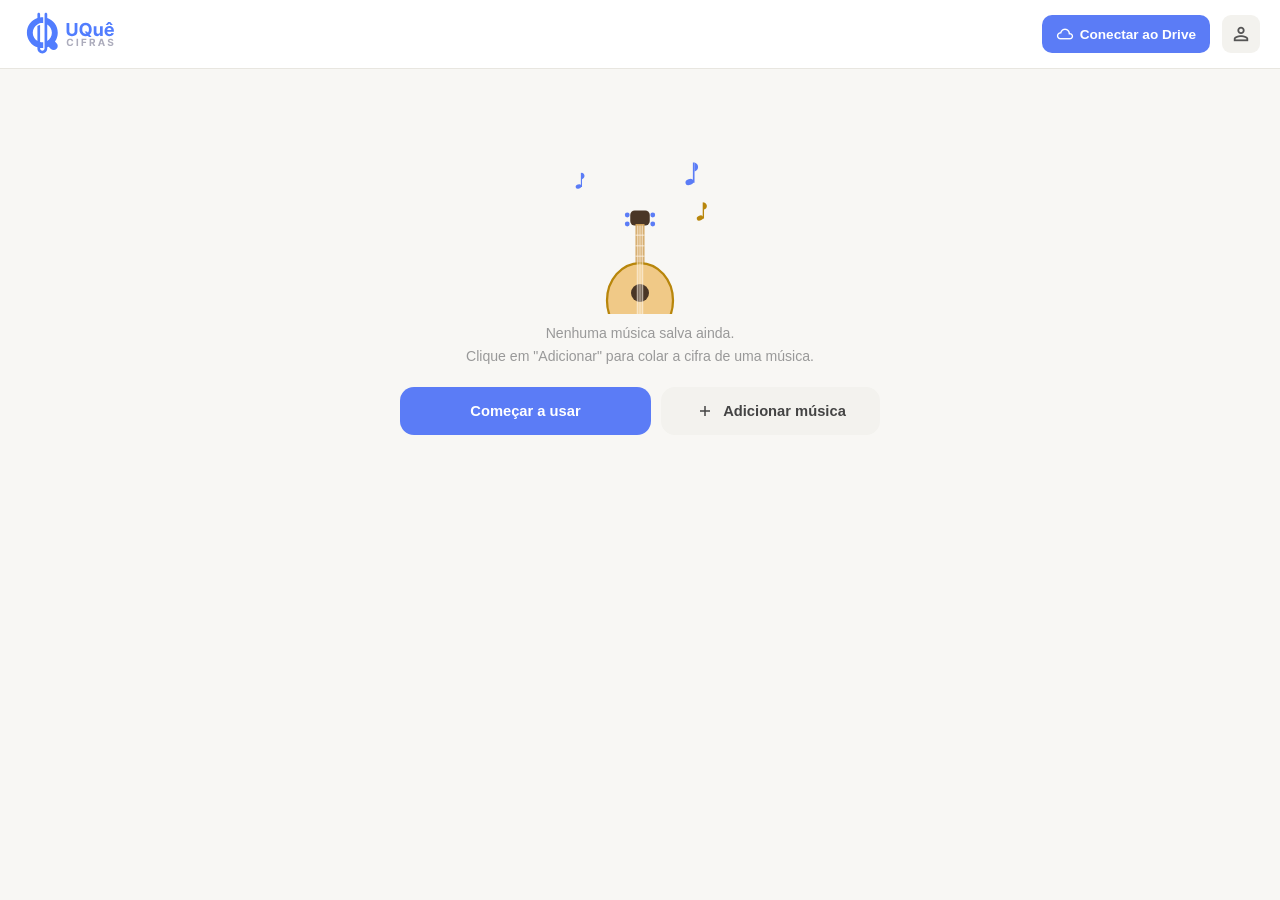
==== commit 4092ccab: "scripts: make Drive connect CTA blue with label on mobile, add intro modal The connect action is a d" ====
--- a/index.html
+++ b/index.html
@@ -8,11 +8,16 @@
 <link rel="icon" type="image/png" sizes="32x32" href="favicon-32x32.png">
 <link rel="icon" type="image/png" sizes="16x16" href="favicon-16x16.png">
 <link rel="apple-touch-icon" sizes="180x180" href="apple-touch-icon.png">
-<link rel="stylesheet" href="style.css?v=122">
+<link rel="stylesheet" href="style.css?v=125">
 <link rel="stylesheet" href="https://fonts.googleapis.com/css2?family=Material+Symbols+Outlined:opsz,wght,FILL,GRAD@20,400,0..1,0" />
 <script src="https://accounts.google.com/gsi/client" async defer></script>
 </head>
 <body>
+
+<div id="loading-overlay" class="loading-overlay hidden">
+  <div class="loading-overlay-spinner"></div>
+  <div id="loading-overlay-texto" class="loading-overlay-texto"></div>
+</div>
 
 <!-- ═══ VIEW: Lista ═══════════════════════════════════════════════════════════ -->
 <div id="view-lista">
@@ -106,6 +111,27 @@
   </div>
 </div>
 
+<div id="drive-explicacao-modal" class="modal-overlay modal-overlay-center hidden" onclick="if(event.target===this) fecharDriveExplicacaoModal()">
+  <div class="modal-content modal-content-small">
+    <div class="modal-header">
+      <h2><span class="material-symbols-outlined">cloud</span> Sincronize com o Google Drive</h2>
+      <button class="modal-close" onclick="fecharDriveExplicacaoModal()"><span class="material-symbols-outlined">close</span></button>
+    </div>
+    <div class="fav-modal-body">
+      <ul class="drive-explicacao-lista">
+        <li>Acesse sua biblioteca de músicas em mais de um aparelho.</li>
+        <li>Suas músicas continuam salvas normalmente neste aparelho também — o Drive é só uma cópia de sincronização, você nunca perde acesso local.</li>
+        <li>O Uque só enxerga os arquivos que ele mesmo cria — uma pasta "Uque backup" no seu Drive — nunca o resto dos seus arquivos.</li>
+        <li>Nada acontece sozinho: você decide quando enviar ("Sincronizar agora") e quando trazer mudanças de outro aparelho ("Atualizar do Drive").</li>
+      </ul>
+      <div class="excluir-tudo-acoes">
+        <button class="nav-btn nav-btn-primary" onclick="fecharDriveExplicacaoModal(); conectarDrive();">Conectar ao Google Drive</button>
+        <button class="nav-btn" onclick="fecharDriveExplicacaoModal()">Agora não</button>
+      </div>
+    </div>
+  </div>
+</div>
+
 <div id="drive-encontrado-modal" class="modal-overlay modal-overlay-center hidden" onclick="if(event.target===this) fecharDriveEncontradoModal()">
   <div class="modal-content modal-content-small">
     <div class="modal-header">
@@ -339,7 +365,7 @@
 <script src="js/musicas.js?v=68"></script>
 <script src="js/drive.js?v=4"></script>
 <script src="js/ui.js?v=37"></script>
-<script src="js/musicas-ui.js?v=127"></script>
-<script src="js/app.js?v=51"></script>
+<script src="js/musicas-ui.js?v=129"></script>
+<script src="js/app.js?v=52"></script>
 </body>
 </html>
--- a/style.css
+++ b/style.css
@@ -572,6 +572,10 @@
 }
 .drive-sync-group { display: flex; gap: 6px; }
 .drive-sync-status { font-size: 0.78rem; color: #999; white-space: nowrap; }
+/* Exceção à regra de ícone-only no mobile: essa é a ação de descoberta do recurso, então mantém o texto e destaca em azul nos dois tamanhos */
+.nav-btn.drive-connect-btn { background: #5b7cf6; color: #fff; }
+.nav-btn.drive-connect-btn:hover { background: #4a6be8; }
+.drive-explicacao-lista { margin: 0 0 20px; padding-left: 20px; display: flex; flex-direction: column; gap: 10px; font-size: 0.92rem; color: #444; line-height: 1.4; }
 
 /* ── Botões ─────────────────────────────────────────────────────────────────── */
 .nav-btn-primary {
@@ -1834,6 +1838,29 @@
 }
 .toast.mostrar { opacity: 1; visibility: visible; transform: translateX(-50%) translateY(0); }
 
+.loading-overlay {
+  position: fixed;
+  inset: 0;
+  background: rgba(248,247,244,0.92);
+  z-index: 600;
+  display: flex;
+  flex-direction: column;
+  align-items: center;
+  justify-content: center;
+  gap: 16px;
+}
+.loading-overlay.hidden { display: none; }
+.loading-overlay-spinner {
+  width: 36px;
+  height: 36px;
+  border: 3px solid #e8e6e0;
+  border-top-color: #5b7cf6;
+  border-radius: 50%;
+  animation: loading-overlay-spin 0.8s linear infinite;
+}
+.loading-overlay-texto { font-size: 0.95rem; font-weight: 600; color: #444; }
+@keyframes loading-overlay-spin { to { transform: rotate(360deg); } }
+
 .modal-overlay {
   position: fixed;
   inset: 0;
